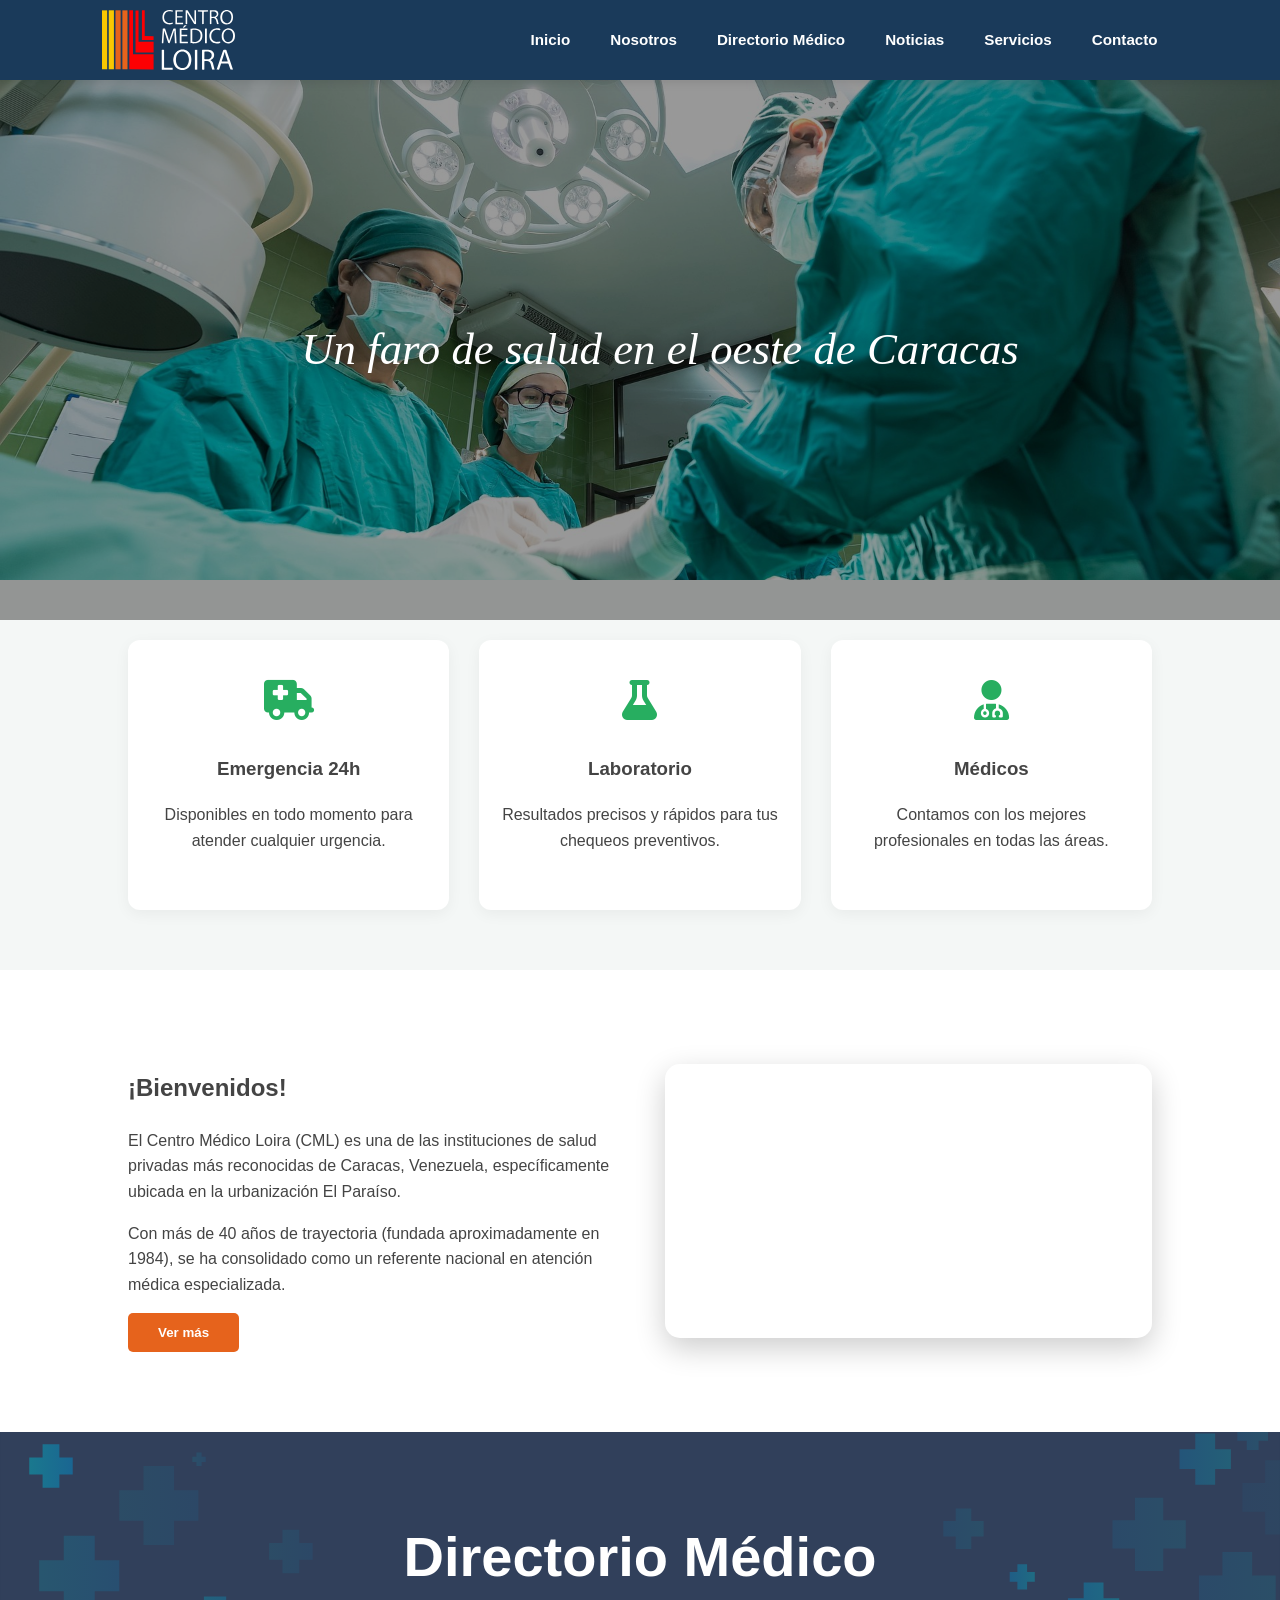
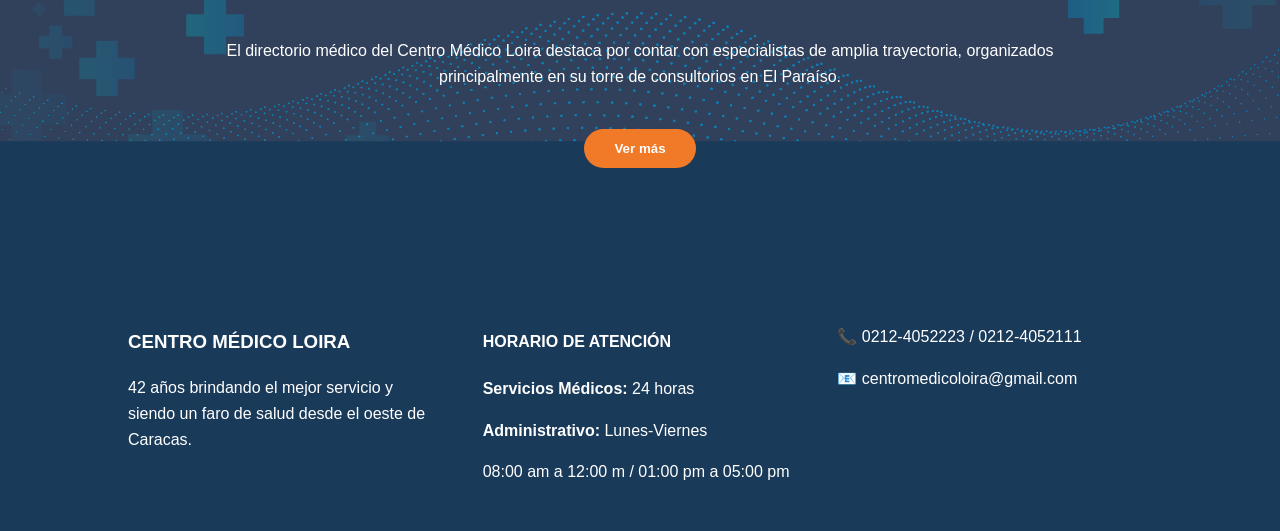
==== index.html @ 5510a234 "Primer envío de archivos" ====
<!DOCTYPE html>
<html lang="es">
<head>
    <meta charset="UTF-8">
    <meta name="viewport" content="width=device-width, initial-scale=1.0">
    <title>Centro Médico Loira</title>
    
    <link rel="icon" type="image/svg+xml" href="imagenes/Logo Loira.svg">
    <link rel="stylesheet" href="css/stilosIndex.css">
    <link rel="stylesheet" href="https://cdnjs.cloudflare.com/ajax/libs/font-awesome/6.5.1/css/all.min.css">
</head>
<body>

    <header>
        <div class="logo">
            <a href="index.html">
                <img src="imagenes/Logo Loira.svg" alt="Logo Centro Médico Loira" class="nav-logo">
            </a>
        </div>

        <button class="menu-toggle" id="menu-toggle" aria-label="Abrir menú">
            <i class="fas fa-bars"></i>
        </button>

        <nav id="nav-menu">
            <ul>
                <li><a href="index.html">Inicio</a></li>
                <li><a href="nosotros.html">Nosotros</a></li>
                <li><a href="dirMedico.html">Directorio Médico</a></li>
                <li><a href="noticias.html">Noticias</a></li>
                <li><a href="servicios.html">Servicios</a></li>
                <li><a href="#contacto">Contacto</a></li>
            </ul>
        </nav>
    </header>

  <section class="hero">
    <div class="hero-overlay">
        <h3 class="hero-subtitle">Un faro de salud en el oeste de Caracas</h3>
    </div>
</section>

    <section class="quick-services">
        <div class="service-card">
            <i class="fas fa-ambulance"></i>
            <h3>Emergencia 24h</h3>
            <p>Disponibles en todo momento para atender cualquier urgencia.</p>
        </div>
        <div class="service-card">
            <i class="fas fa-flask"></i>
            <h3>Laboratorio</h3>
            <p>Resultados precisos y rápidos para tus chequeos preventivos.</p>
        </div>
        <div class="service-card">
            <i class="fas fa-user-md"></i>
            <h3>Médicos</h3>
            <p>Contamos con los mejores profesionales en todas las áreas.</p>
        </div>
    </section>

    <section class="welcome">
        <div class="welcome-text">
            <h2>¡Bienvenidos!</h2>
            <p>El Centro Médico Loira (CML) es una de las instituciones de salud privadas más reconocidas de Caracas, Venezuela, específicamente ubicada en la urbanización El Paraíso.</p>
            <p>Con más de 40 años de trayectoria (fundada aproximadamente en 1984), se ha consolidado como un referente nacional en atención médica especializada.</p>
            <button class="btn-more">Ver más </button>
        </div>
        
        <div class="welcome-video">
            <div class="video-container">
             <iframe 
                width="560" 
                height="315" 
                src="https://www.youtube.com/embed/ypTuGjagp6w?si=GVgZRX6q57RwEFfE&autoplay=1&mute=1" 
                title="YouTube video player" 
                frameborder="0" 
                allow="accelerometer; autoplay; clipboard-write; encrypted-media; gyroscope; picture-in-picture; web-share" 
                referrerpolicy="strict-origin-when-cross-origin" 
                allowfullscreen>
            </iframe>
            </div>
        </div>
    </section>

    <section class="directory">
        <h2>Directorio Médico</h2>
        <p>El directorio médico del Centro Médico Loira destaca por contar con especialistas de amplia trayectoria, organizados principalmente en su torre de consultorios en El Paraíso.</p>
        <button class="btn-more">Ver más</button>
    </section>

    <footer>
        <div id="contacto" class="footer-container">
            <div class="footer-info">
                <h3>CENTRO MÉDICO LOIRA</h3>
                <p>42 años brindando el mejor servicio y siendo un faro de salud desde el oeste de Caracas.</p>
            </div>
            <div class="footer-hours">
                <h4>HORARIO DE ATENCIÓN</h4>
                <p><strong>Servicios Médicos:</strong> 24 horas </p>
                <p><strong>Administrativo:</strong> Lunes-Viernes </p>
                <p>08:00 am a 12:00 m / 01:00 pm a 05:00 pm </p>
            </div>
            <div class="footer-contact">
                <p>📞 0212-4052223 / 0212-4052111 </p>
                <p>📧 centromedicoloira@gmail.com </p>
            </div>
        </div>
    </footer>

    <script src="script.js"></script>
</body>
</html>
---- css/stilosIndex.css ----
:root {
    --primary-blue: #1a3a5a;    /* Azul corporativo Loira */
    --medical-green: #27ae60;   /* Verde para acentos médicos */
    --text-gray: #444;          /* Color de texto principal */
    --light-bg: #f4f7f6;        /* Fondo gris muy claro */
    --white: #ffffff;
    --naranja: #e6631c;
}

body {
    font-family: 'Segoe UI', Tahoma, Geneva, Verdana, sans-serif;
    margin: 0;
    line-height: 1.6;
    color: var(--text-gray);
    overflow-x: hidden;
}

/* --- HEADER Y NAVEGACIÓN --- */
header {
    display: flex;
    justify-content: space-between;
    align-items: center;
    padding: 0 8%;
    background: var(--primary-blue);
    box-shadow: 0 2px 10px rgba(0,0,0,0.1);
    position: sticky;
    top: 0;
    z-index: 1000;
    height: 80px; 
}

.nav-logo {
    height: 60px;
    width: auto;
    display: block;
    transition: transform 0.3s ease;
}

/* Menú de Navegación Desktop */
nav ul {
    display: flex;
    list-style: none;
    margin: 0;
    padding: 0;
}

nav ul li a {
    text-decoration: none;
    padding: 10px 20px;
    color: var(--white);
    font-weight: 600;
    font-size: 0.95rem;
    transition: color 0.3s;
}

nav ul li a:hover { color: var(--naranja); }

/* BOTÓN HAMBURGUESA - CORREGIDO */
.menu-toggle {
    display: none; /* OCULTO POR DEFECTO EN DESKTOP */
    background: transparent;
    border: 1.5px solid rgba(255, 255, 255, 0.5);
    border-radius: 4px;
    color: #ffffff !important;
    font-size: 1.8rem;
    cursor: pointer;
    z-index: 1001;
    width: 45px;
    height: 45px;
    padding: 0;
    /* Quitamos el display: flex de aquí para que el 'none' funcione */
}

/* --- SECCIONES --- */
.hero {
    height: 500px;
    background: url('../imagenes/FondoIndex.jpg') center/cover no-repeat;
    position: relative;
    /* Eliminamos el flex de aquí para que el overlay controle el contenido */
}

.hero-overlay {
    position: absolute;
    top: 0; 
    left: 0; 
    width: 100%; 
    height: 100%;
    background: rgba(0, 0, 0, 0.4); /* Oscurecido ligeramente más para mejorar legibilidad */
    
    /* Centrado del contenido */
    display: flex;
    align-items: center;
    justify-content: center;
    padding: 20px;
}

/* Estilos para el nuevo texto solicitado */
.hero-subtitle {
    color: #ffffff; /* var(--white) */
    font-size: clamp(1.5rem, 5vw, 2.8rem); /* Tamaño fluido para móviles y desktop */
    font-style: italic; /* Formato en cursiva */
    font-family: 'Playfair Display', 'Georgia', serif; /* Fuentes que lucen bien en cursiva */
    text-align: center;
    font-weight: 300;
    text-shadow: 2px 2px 15px rgba(0, 0, 0, 0.6); /* Sombra para dar profundidad */
    max-width: 800px;
    line-height: 1.2;
}

.quick-services {
    display: grid;
    grid-template-columns: repeat(auto-fit, minmax(250px, 1fr));
    gap: 30px;
    padding: 60px 10%;
    background: var(--light-bg);
}

.service-card {
    text-align: center;
    padding: 40px 20px;
    background: var(--white);
    border-radius: 12px;
    box-shadow: 0 4px 15px rgba(0,0,0,0.05);
    transition: all 0.3s ease;
}

.service-card i {
    font-size: 2.5rem;
    color: var(--medical-green);
    margin-bottom: 15px;
}

.welcome {
    display: flex;
    flex-wrap: wrap;
    padding: 80px 10%;
    gap: 50px;
    align-items: center;
}

.welcome-text { flex: 1; min-width: 300px; }
.welcome-video { flex: 1; min-width: 300px; }

.video-container {
    position: relative;
    padding-bottom: 56.25%;
    height: 0;
    overflow: hidden;
    border-radius: 15px;
    box-shadow: 0 10px 30px rgba(0,0,0,0.2);
}

.video-container iframe {
    position: absolute;
    top: 0; left: 0; width: 100%; height: 100%;
}

.directory {
    padding: 80px 10%;
    background: url('../imagenes/fondo directorio medico.svg') center center / cover no-repeat;
    background-color: var(--primary-blue);
    display: flex;
    flex-direction: column;
    align-items: center;
    text-align: center;
}

.directory h2 {
    margin: 0 0 20px 0;
    color: var(--white);
    font-size: clamp(2rem, 5vw, 3.5rem);
    font-weight: bold;
}

.directory p {
    color: var(--white);
    max-width: 850px;
    margin-bottom: 40px;
}

.btn-more {
    padding: 12px 30px;
    background-color: var(--naranja);
    color: white;
    border: none;
    border-radius: 5px;
    cursor: pointer;
    font-weight: bold;
    transition: 0.3s;
}

.directory .btn-more {
    background-color: #f17a28;
    border-radius: 50px;
}

/* --- FOOTER --- */
footer {
    background: var(--primary-blue);
    color: var(--white);
    padding: 60px 10% 30px 10%;
}

.footer-container {
    display: grid;
    grid-template-columns: repeat(auto-fit, minmax(200px, 1fr));
    gap: 40px;
}

/* --- MEDIA QUERIES (Móvil) --- */
@media (max-width: 768px) {
    header {
        padding: 0 5%;
        justify-content: space-between; 
    }

    .menu-toggle {
        display: flex; /* SÓLO SE ACTIVA EN MÓVIL */
        align-items: center;
        justify-content: center;
    }

    .nav-logo {
        height: 50px; 
    }

    nav {
        position: absolute;
        top: 80px; 
        left: 0;
        width: 100%;
        background: var(--primary-blue);
        flex-direction: column;
        max-height: 0; 
        overflow: hidden;
        transition: max-height 0.4s cubic-bezier(0.4, 0, 0.2, 1);
        box-shadow: 0 10px 15px rgba(0,0,0,0.3);
    }

    nav.active {
        max-height: 600px; 
    }

    nav ul {
        flex-direction: column;
        width: 100%;
        padding: 10px 0;
    }

    nav ul li a {
        padding: 18px;
        display: block;
        text-align: center;
    }

    .hero { height: 280px; }
    .directory h2 { font-size: 2.2rem; }
}
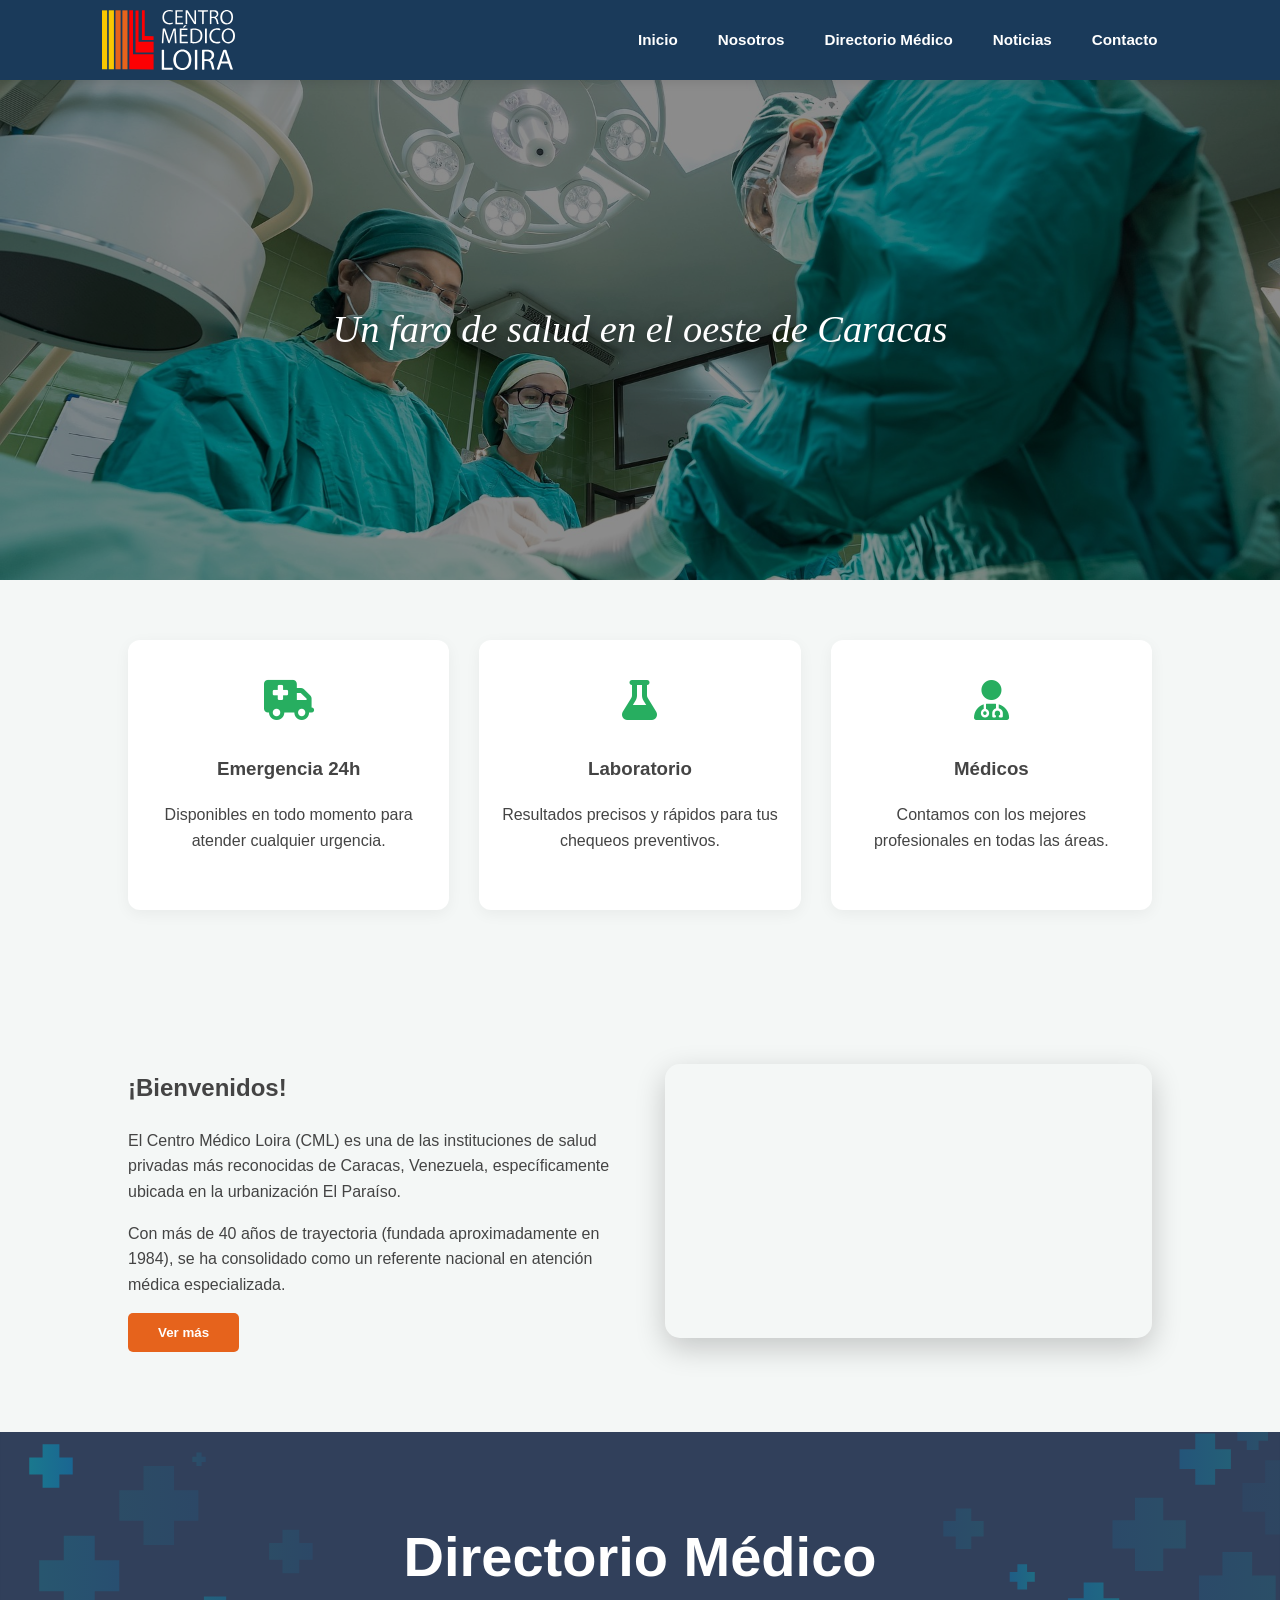
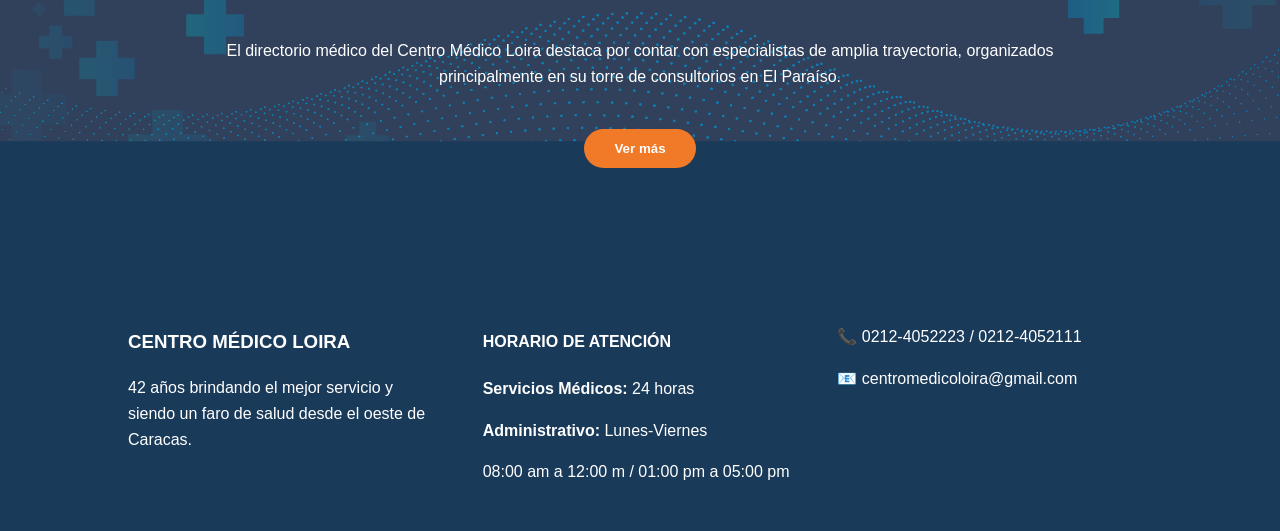
==== commit 4d270f90: "se arreglo el css del index para version movil" ====
--- a/index.html
+++ b/index.html
@@ -28,7 +28,6 @@
                 <li><a href="nosotros.html">Nosotros</a></li>
                 <li><a href="dirMedico.html">Directorio Médico</a></li>
                 <li><a href="noticias.html">Noticias</a></li>
-                <li><a href="servicios.html">Servicios</a></li>
                 <li><a href="#contacto">Contacto</a></li>
             </ul>
         </nav>
--- a/css/stilosIndex.css
+++ b/css/stilosIndex.css
@@ -7,12 +7,24 @@
     --naranja: #e6631c;
 }
 
+*, *::before, *::after {
+    box-sizing: border-box;
+}
+
+html,
+body {
+    width: 100%;
+    margin: 0;
+    padding: 0;
+}
+
 body {
     font-family: 'Segoe UI', Tahoma, Geneva, Verdana, sans-serif;
-    margin: 0;
     line-height: 1.6;
     color: var(--text-gray);
     overflow-x: hidden;
+    min-height: 100vh;
+    background: var(--light-bg);
 }
 
 /* --- HEADER Y NAVEGACIÓN --- */
@@ -26,7 +38,9 @@
     position: sticky;
     top: 0;
     z-index: 1000;
-    height: 80px; 
+    height: 80px;
+    min-height: 80px;
+    width: 100%;
 }
 
 .nav-logo {
@@ -73,38 +87,38 @@
 
 /* --- SECCIONES --- */
 .hero {
-    height: 500px;
-    background: url('../imagenes/FondoIndex.jpg') center/cover no-repeat;
+    min-height: 500px;
+    background: url('../imagenes/FondoIndex.jpg') center center / cover no-repeat;
     position: relative;
-    /* Eliminamos el flex de aquí para que el overlay controle el contenido */
 }
 
 .hero-overlay {
     position: absolute;
-    top: 0; 
-    left: 0; 
-    width: 100%; 
+    top: 0;
+    left: 0;
+    width: 100%;
     height: 100%;
-    background: rgba(0, 0, 0, 0.4); /* Oscurecido ligeramente más para mejorar legibilidad */
-    
-    /* Centrado del contenido */
+    background: rgba(0, 0, 0, 0.45);
     display: flex;
     align-items: center;
     justify-content: center;
-    padding: 20px;
+    padding: 20px 10%;
 }
 
 /* Estilos para el nuevo texto solicitado */
 .hero-subtitle {
-    color: #ffffff; /* var(--white) */
-    font-size: clamp(1.5rem, 5vw, 2.8rem); /* Tamaño fluido para móviles y desktop */
-    font-style: italic; /* Formato en cursiva */
-    font-family: 'Playfair Display', 'Georgia', serif; /* Fuentes que lucen bien en cursiva */
+    color: #ffffff;
+    font-size: clamp(1.4rem, 5vw, 2.4rem);
+    font-style: italic;
+    font-family: 'Playfair Display', 'Georgia', serif;
     text-align: center;
     font-weight: 300;
-    text-shadow: 2px 2px 15px rgba(0, 0, 0, 0.6); /* Sombra para dar profundidad */
-    max-width: 800px;
-    line-height: 1.2;
+    text-shadow: 2px 2px 15px rgba(0, 0, 0, 0.55);
+    max-width: 90vw;
+    overflow-wrap: break-word;
+    hyphens: auto;
+    line-height: 1.35;
+    margin: 0;
 }
 
 .quick-services {
@@ -210,8 +224,11 @@
 /* --- MEDIA QUERIES (Móvil) --- */
 @media (max-width: 768px) {
     header {
+        width: 100%;
         padding: 0 5%;
-        justify-content: space-between; 
+        justify-content: space-between;
+        flex-wrap: wrap;
+        gap: 10px;
     }
 
     .menu-toggle {
@@ -221,20 +238,22 @@
     }
 
     .nav-logo {
-        height: 50px; 
+        height: 50px;
     }
 
     nav {
         position: absolute;
-        top: 80px; 
+        top: 80px;
         left: 0;
         width: 100%;
+        display: flex;
         background: var(--primary-blue);
         flex-direction: column;
-        max-height: 0; 
+        max-height: 0;
         overflow: hidden;
         transition: max-height 0.4s cubic-bezier(0.4, 0, 0.2, 1);
         box-shadow: 0 10px 15px rgba(0,0,0,0.3);
+        z-index: 1001;
     }
 
     nav.active {
@@ -253,6 +272,12 @@
         text-align: center;
     }
 
-    .hero { height: 280px; }
+    .hero {
+        height: auto;
+        min-height: 320px;
+    }
+    .hero-overlay {
+        padding: 18px 5%;
+    }
     .directory h2 { font-size: 2.2rem; }
 }
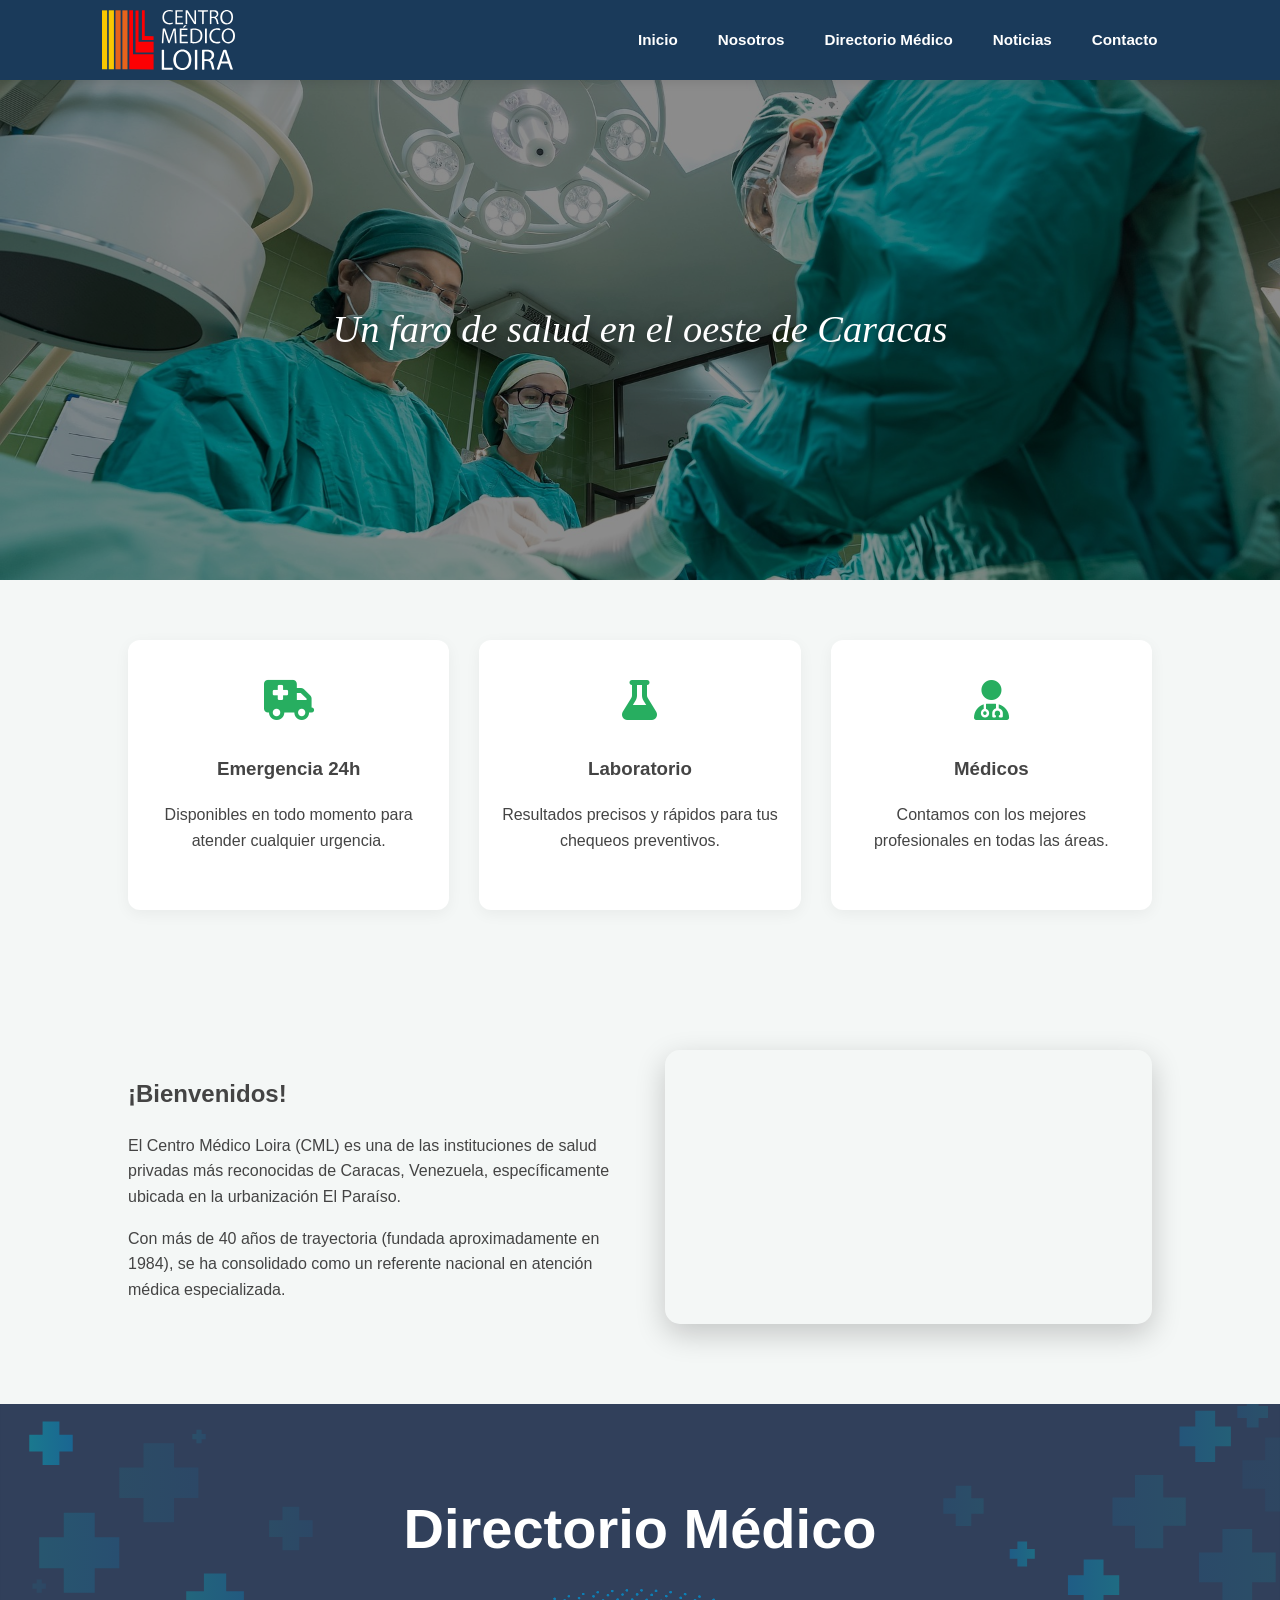
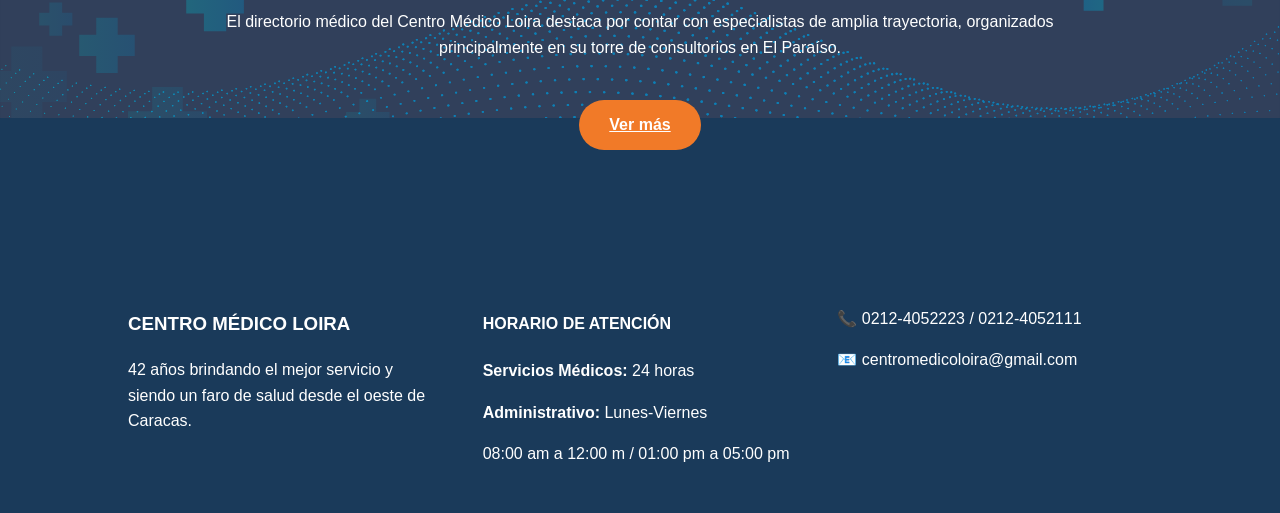
==== commit e4a8470b: "se aarreglo nosotros y noticias" ====
--- a/index.html
+++ b/index.html
@@ -62,7 +62,6 @@
             <h2>¡Bienvenidos!</h2>
             <p>El Centro Médico Loira (CML) es una de las instituciones de salud privadas más reconocidas de Caracas, Venezuela, específicamente ubicada en la urbanización El Paraíso.</p>
             <p>Con más de 40 años de trayectoria (fundada aproximadamente en 1984), se ha consolidado como un referente nacional en atención médica especializada.</p>
-            <button class="btn-more">Ver más </button>
         </div>
         
         <div class="welcome-video">
@@ -84,7 +83,7 @@
     <section class="directory">
         <h2>Directorio Médico</h2>
         <p>El directorio médico del Centro Médico Loira destaca por contar con especialistas de amplia trayectoria, organizados principalmente en su torre de consultorios en El Paraíso.</p>
-        <button class="btn-more">Ver más</button>
+        <a href="dirMedico.html" class="btn-more">Ver más</a>
     </section>
 
     <footer>
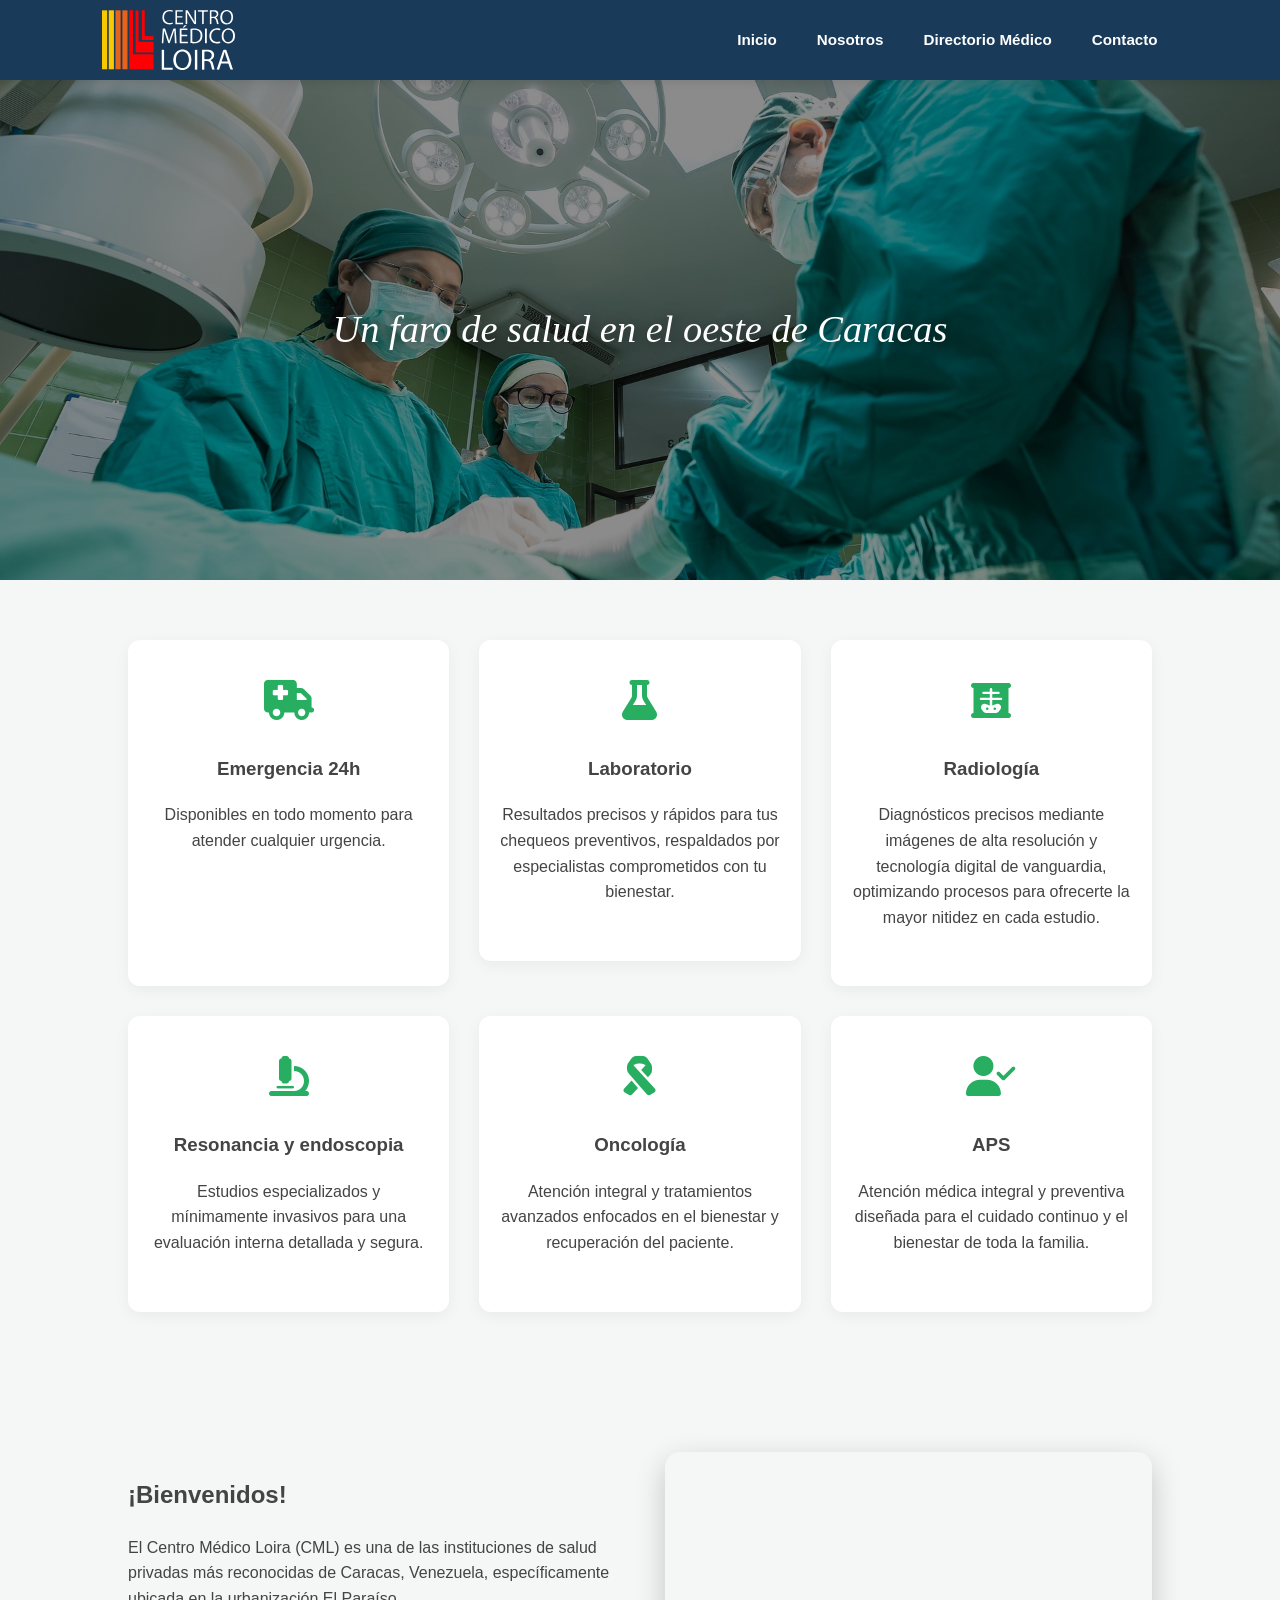
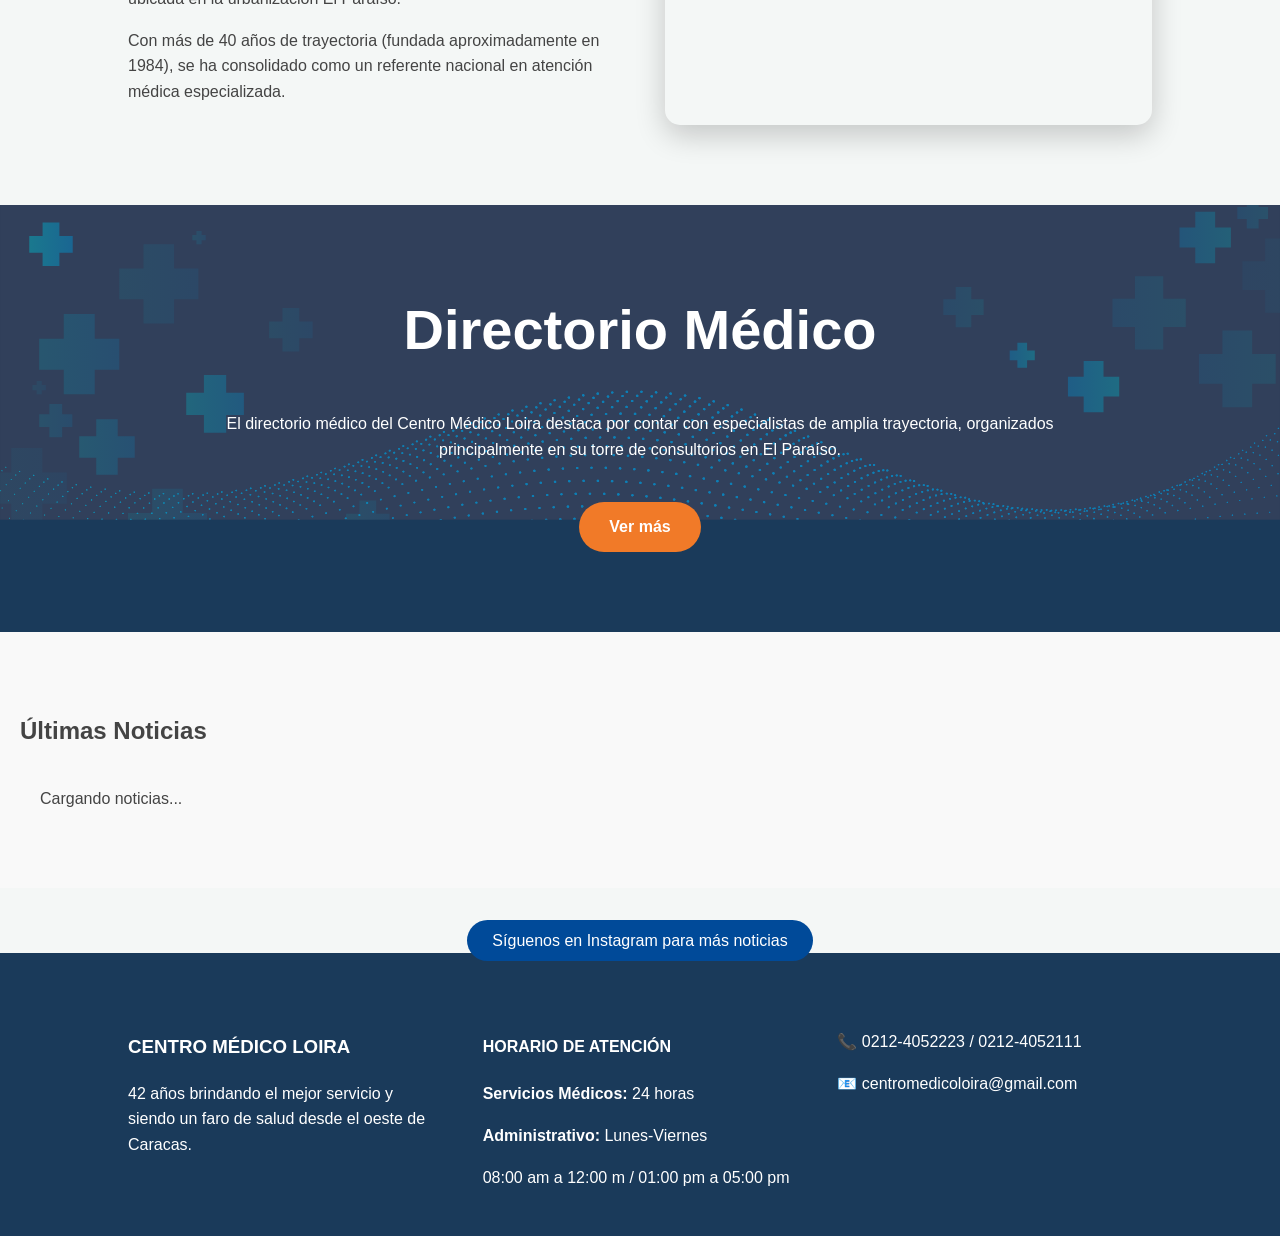
==== commit 79709c39: "se añadio seccion de noticias al index basado en el feed de instagram y se automatizo el proceso" ====
--- a/index.html
+++ b/index.html
@@ -1,14 +1,16 @@
 <!DOCTYPE html>
 <html lang="es">
+
 <head>
     <meta charset="UTF-8">
     <meta name="viewport" content="width=device-width, initial-scale=1.0">
     <title>Centro Médico Loira</title>
-    
+
     <link rel="icon" type="image/svg+xml" href="imagenes/Logo Loira.svg">
     <link rel="stylesheet" href="css/stilosIndex.css">
     <link rel="stylesheet" href="https://cdnjs.cloudflare.com/ajax/libs/font-awesome/6.5.1/css/all.min.css">
 </head>
+
 <body>
 
     <header>
@@ -27,17 +29,16 @@
                 <li><a href="index.html">Inicio</a></li>
                 <li><a href="nosotros.html">Nosotros</a></li>
                 <li><a href="dirMedico.html">Directorio Médico</a></li>
-                <li><a href="noticias.html">Noticias</a></li>
                 <li><a href="#contacto">Contacto</a></li>
             </ul>
         </nav>
     </header>
 
-  <section class="hero">
-    <div class="hero-overlay">
-        <h3 class="hero-subtitle">Un faro de salud en el oeste de Caracas</h3>
-    </div>
-</section>
+    <section class="hero">
+        <div class="hero-overlay">
+            <h3 class="hero-subtitle">Un faro de salud en el oeste de Caracas</h3>
+        </div>
+    </section>
 
     <section class="quick-services">
         <div class="service-card">
@@ -45,47 +46,94 @@
             <h3>Emergencia 24h</h3>
             <p>Disponibles en todo momento para atender cualquier urgencia.</p>
         </div>
+        <a href="https://api.whatsapp.com/message/2NWRR7R6CZDFI1?autoload=1&app_absent=0" class="service-link">
+            <div class="service-card">
+                <i class="fas fa-flask"></i>
+                <h3>Laboratorio</h3>
+                <p>Resultados precisos y rápidos para tus chequeos preventivos, respaldados por especialistas
+                    comprometidos con tu bienestar.</p>
+            </div>
+        </a>
+        <a href="https://api.whatsapp.com/message/YM7ZNK4VDOYRA1?autoload=1&app_absent=0" class="service-link">
+            <div class="service-card">
+                <i class="fas fa-x-ray"></i>
+                <h3>Radiología</h3>
+                <p>Diagnósticos precisos mediante imágenes de alta resolución y tecnología digital de vanguardia,
+                    optimizando procesos para ofrecerte la mayor nitidez en cada estudio.</p>
+            </div>
+        </a>
+
+        <a href="https://api.whatsapp.com/send/?phone=584222200639&text&type=phone_number&app_absent=0"
+            class="service-link">
+            <div class="service-card">
+                <i class="fas fa-microscope"></i>
+                <h3>Resonancia y endoscopia</h3>
+                <p>Estudios especializados y mínimamente invasivos para una evaluación interna detallada y segura.</p>
+            </div>
+        </a>
+
+        <a href="https://api.whatsapp.com/message/YBU76CVSV2OYE1?autoload=1&app_absent=0" class="service-link">
+            <div class="service-card">
+                <i class="fas fa-ribbon"></i>
+                <h3>Oncología</h3>
+                <p>Atención integral y tratamientos avanzados enfocados en el bienestar y recuperación del paciente.</p>
+            </div>
+        </a>
         <div class="service-card">
-            <i class="fas fa-flask"></i>
-            <h3>Laboratorio</h3>
-            <p>Resultados precisos y rápidos para tus chequeos preventivos.</p>
-        </div>
-        <div class="service-card">
-            <i class="fas fa-user-md"></i>
-            <h3>Médicos</h3>
-            <p>Contamos con los mejores profesionales en todas las áreas.</p>
+            <i class="fas fa-user-check"></i>
+            <h3>APS</h3>
+            <p>Atención médica integral y preventiva diseñada para el cuidado continuo y el bienestar de toda la
+                familia.</p>
         </div>
     </section>
 
     <section class="welcome">
         <div class="welcome-text">
             <h2>¡Bienvenidos!</h2>
-            <p>El Centro Médico Loira (CML) es una de las instituciones de salud privadas más reconocidas de Caracas, Venezuela, específicamente ubicada en la urbanización El Paraíso.</p>
-            <p>Con más de 40 años de trayectoria (fundada aproximadamente en 1984), se ha consolidado como un referente nacional en atención médica especializada.</p>
+            <p>El Centro Médico Loira (CML) es una de las instituciones de salud privadas más reconocidas de Caracas,
+                Venezuela, específicamente ubicada en la urbanización El Paraíso.</p>
+            <p>Con más de 40 años de trayectoria (fundada aproximadamente en 1984), se ha consolidado como un referente
+                nacional en atención médica especializada.</p>
         </div>
-        
+
         <div class="welcome-video">
             <div class="video-container">
-             <iframe 
-                width="560" 
-                height="315" 
-                src="https://www.youtube.com/embed/ypTuGjagp6w?si=GVgZRX6q57RwEFfE&autoplay=1&mute=1" 
-                title="YouTube video player" 
-                frameborder="0" 
-                allow="accelerometer; autoplay; clipboard-write; encrypted-media; gyroscope; picture-in-picture; web-share" 
-                referrerpolicy="strict-origin-when-cross-origin" 
-                allowfullscreen>
-            </iframe>
+                <iframe width="560" height="315"
+                    src="https://www.youtube.com/embed/ypTuGjagp6w?si=GVgZRX6q57RwEFfE&autoplay=1&mute=1"
+                    title="YouTube video player" frameborder="0"
+                    allow="accelerometer; autoplay; clipboard-write; encrypted-media; gyroscope; picture-in-picture; web-share"
+                    referrerpolicy="strict-origin-when-cross-origin" allowfullscreen>
+                </iframe>
             </div>
         </div>
     </section>
 
     <section class="directory">
         <h2>Directorio Médico</h2>
-        <p>El directorio médico del Centro Médico Loira destaca por contar con especialistas de amplia trayectoria, organizados principalmente en su torre de consultorios en El Paraíso.</p>
+        <p>El directorio médico del Centro Médico Loira destaca por contar con especialistas de amplia trayectoria,
+            organizados principalmente en su torre de consultorios en El Paraíso.</p>
         <a href="dirMedico.html" class="btn-more">Ver más</a>
     </section>
 
+
+    <section class="news-section">
+        <h2>Últimas Noticias</h2>
+        <!-- Aquí es donde la magia ocurre -->
+        <div id="instagram-container" class="news-grid">
+            <p>Cargando noticias...</p>
+        </div>
+    </section>
+
+    <!-- IMPORTANTE: El script de Instagram solo debe estar UNA VEZ al final -->
+    <script async src="//www.instagram.com/embed.js"></script>
+
+    <div class="view-more-container">
+        <a href="https://instagram.com/centromedicoloira" target="_blank" class="btn-secondary">
+            Síguenos en Instagram para más noticias
+        </a>
+    </div>
+    </div>
+    </section>
     <footer>
         <div id="contacto" class="footer-container">
             <div class="footer-info">
@@ -106,5 +154,7 @@
     </footer>
 
     <script src="script.js"></script>
+    <script src="js/noticias.js"></script>
 </body>
+
 </html>
--- a/css/stilosIndex.css
+++ b/css/stilosIndex.css
@@ -143,6 +143,10 @@
     color: var(--medical-green);
     margin-bottom: 15px;
 }
+.service-link {
+    text-decoration: none;
+    color: inherit;
+}   
 
 .welcome {
     display: flex;
@@ -206,6 +210,7 @@
 .directory .btn-more {
     background-color: #f17a28;
     border-radius: 50px;
+    text-decoration: none;
 }
 
 /* --- FOOTER --- */
@@ -280,4 +285,78 @@
         padding: 18px 5%;
     }
     .directory h2 { font-size: 2.2rem; }
+}
+/* Estilos para la sección de Noticias */
+.news-section {
+    padding: 60px 20px;
+    background-color: #f9f9f9;
+}
+
+.news-header {
+    text-align: center;
+    margin-bottom: 40px;
+}
+
+.news-grid {
+    display: grid;
+    grid-template-columns: repeat(auto-fit, minmax(300px, 1fr));
+    gap: 30px;
+    max-width: 1200px;
+    margin: 0 auto;
+}
+
+.news-card {
+    background: #fff;
+    border-radius: 12px;
+    overflow: hidden;
+    box-shadow: 0 4px 15px rgba(0,0,0,0.1);
+    transition: transform 0.3s ease;
+}
+
+.news-card:hover {
+    transform: translateY(-5px);
+}
+
+.news-image img {
+    width: 100%;
+    height: 200px;
+    object-fit: cover;
+}
+
+.news-content {
+    padding: 20px;
+}
+
+.news-date {
+    font-size: 0.85rem;
+    color: #666;
+    display: block;
+    margin-bottom: 10px;
+}
+
+.news-content h3 {
+    margin-bottom: 15px;
+    color: #004a99; /* Ajusta al azul de tu logo */
+}
+
+.news-link {
+    display: inline-block;
+    margin-top: 15px;
+    color: #e1306c; /* Color de Instagram */
+    text-decoration: none;
+    font-weight: bold;
+}
+
+.view-more-container {
+    text-align: center;
+    margin-top: 40px;
+}
+
+.btn-secondary {
+    padding: 12px 25px;
+    background: #004a99;
+    color: white;
+    border-radius: 25px;
+    text-decoration: none;
+    transition: background 0.3s;
 }
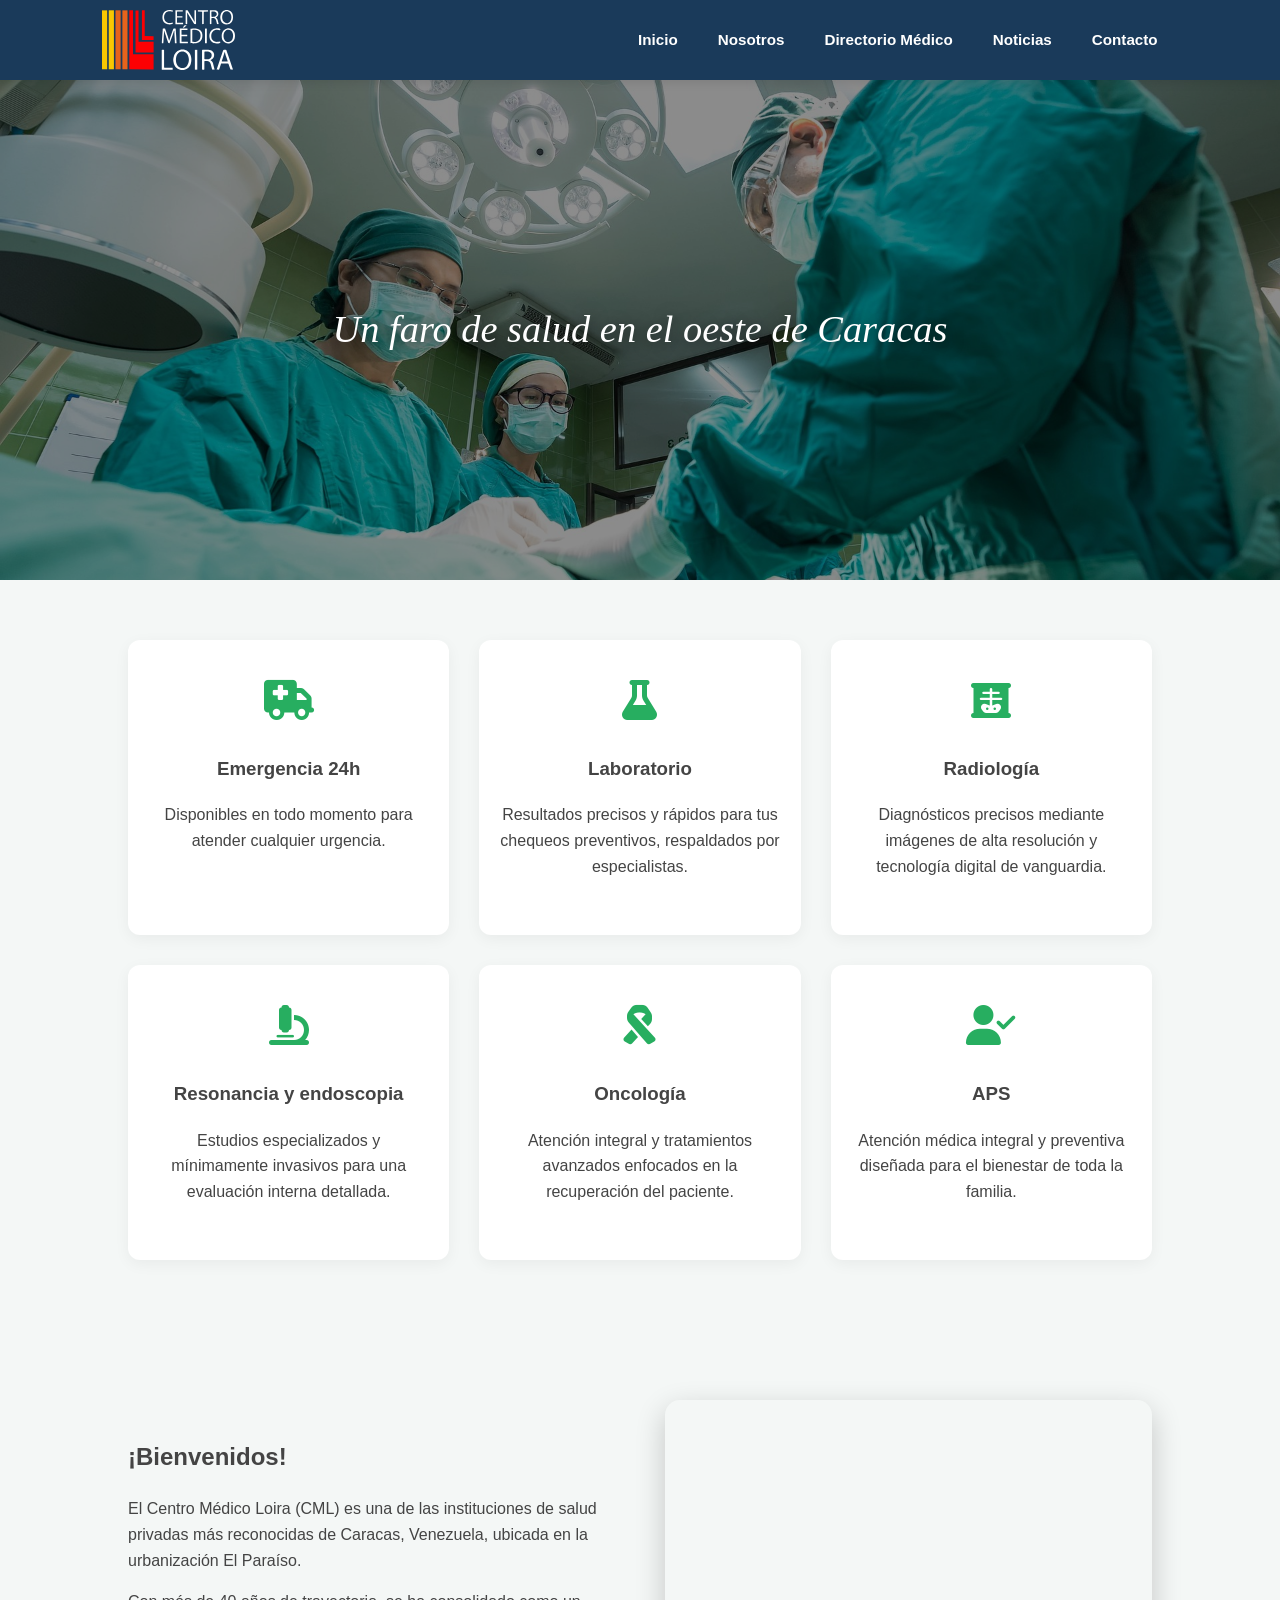
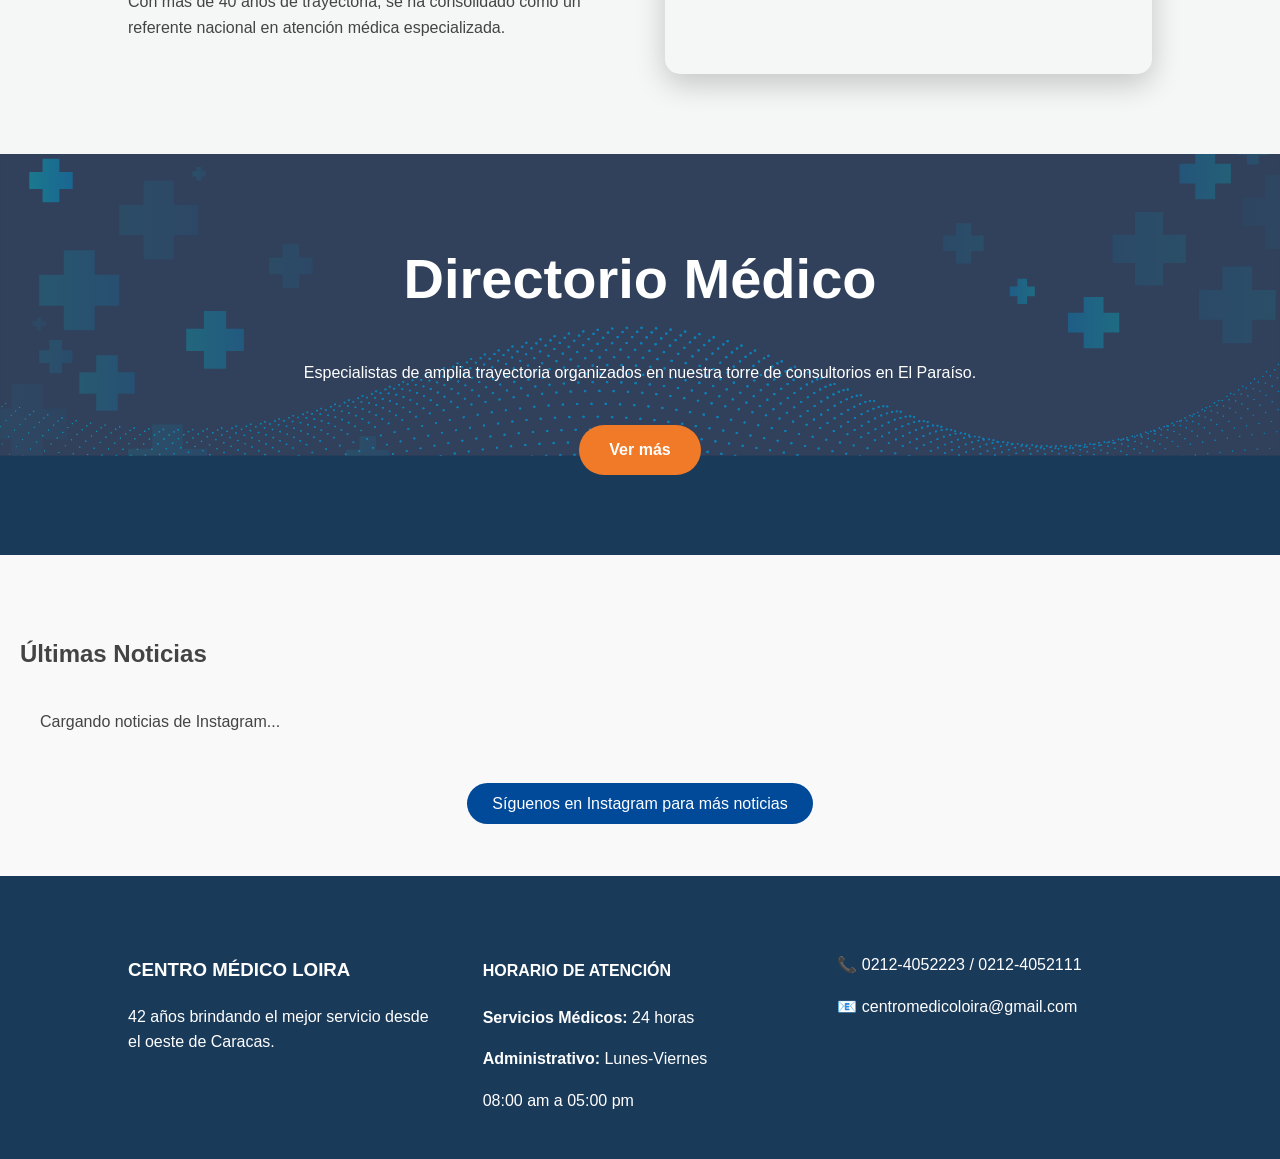
==== commit b6c8b322: "atualizacion para las noticias" ====
--- a/index.html
+++ b/index.html
@@ -4,7 +4,7 @@
 <head>
     <meta charset="UTF-8">
     <meta name="viewport" content="width=device-width, initial-scale=1.0">
-    <title>Centro Médico Loira</title>
+    <title>Centro Médico Loira | Faro de Salud en Caracas</title>
 
     <link rel="icon" type="image/svg+xml" href="imagenes/Logo Loira.svg">
     <link rel="stylesheet" href="css/stilosIndex.css">
@@ -29,6 +29,8 @@
                 <li><a href="index.html">Inicio</a></li>
                 <li><a href="nosotros.html">Nosotros</a></li>
                 <li><a href="dirMedico.html">Directorio Médico</a></li>
+                <!-- Añadido enlace a noticias para navegación interna -->
+                <li><a href="#noticias">Noticias</a></li>
                 <li><a href="#contacto">Contacto</a></li>
             </ul>
         </nav>
@@ -41,59 +43,64 @@
     </section>
 
     <section class="quick-services">
+        <!-- Emergencia -->
         <div class="service-card">
             <i class="fas fa-ambulance"></i>
             <h3>Emergencia 24h</h3>
             <p>Disponibles en todo momento para atender cualquier urgencia.</p>
         </div>
-        <a href="https://api.whatsapp.com/message/2NWRR7R6CZDFI1?autoload=1&app_absent=0" class="service-link">
+
+        <!-- Laboratorio -->
+        <a href="https://api.whatsapp.com/message/2NWRR7R6CZDFI1?autoload=1&app_absent=0" class="service-link" target="_blank" rel="noopener noreferrer">
             <div class="service-card">
                 <i class="fas fa-flask"></i>
                 <h3>Laboratorio</h3>
-                <p>Resultados precisos y rápidos para tus chequeos preventivos, respaldados por especialistas
-                    comprometidos con tu bienestar.</p>
+                <p>Resultados precisos y rápidos para tus chequeos preventivos, respaldados por especialistas.</p>
             </div>
         </a>
-        <a href="https://api.whatsapp.com/message/YM7ZNK4VDOYRA1?autoload=1&app_absent=0" class="service-link">
+
+        <!-- Radiología -->
+        <a href="https://api.whatsapp.com/message/YM7ZNK4VDOYRA1?autoload=1&app_absent=0" class="service-link" target="_blank" rel="noopener noreferrer">
             <div class="service-card">
                 <i class="fas fa-x-ray"></i>
                 <h3>Radiología</h3>
-                <p>Diagnósticos precisos mediante imágenes de alta resolución y tecnología digital de vanguardia,
-                    optimizando procesos para ofrecerte la mayor nitidez en cada estudio.</p>
+                <p>Diagnósticos precisos mediante imágenes de alta resolución y tecnología digital de vanguardia.</p>
             </div>
         </a>
 
-        <a href="https://api.whatsapp.com/send/?phone=584222200639&text&type=phone_number&app_absent=0"
-            class="service-link">
+        <!-- Resonancia -->
+        <a href="https://api.whatsapp.com/send/?phone=584222200639&text&type=phone_number&app_absent=0" class="service-link" target="_blank" rel="noopener noreferrer">
             <div class="service-card">
                 <i class="fas fa-microscope"></i>
                 <h3>Resonancia y endoscopia</h3>
-                <p>Estudios especializados y mínimamente invasivos para una evaluación interna detallada y segura.</p>
+                <p>Estudios especializados y mínimamente invasivos para una evaluación interna detallada.</p>
             </div>
         </a>
 
-        <a href="https://api.whatsapp.com/message/YBU76CVSV2OYE1?autoload=1&app_absent=0" class="service-link">
+        <!-- Oncología -->
+        <a href="https://api.whatsapp.com/message/YBU76CVSV2OYE1?autoload=1&app_absent=0" class="service-link" target="_blank" rel="noopener noreferrer">
             <div class="service-card">
                 <i class="fas fa-ribbon"></i>
                 <h3>Oncología</h3>
-                <p>Atención integral y tratamientos avanzados enfocados en el bienestar y recuperación del paciente.</p>
+                <p>Atención integral y tratamientos avanzados enfocados en la recuperación del paciente.</p>
             </div>
         </a>
-        <div class="service-card">
-            <i class="fas fa-user-check"></i>
-            <h3>APS</h3>
-            <p>Atención médica integral y preventiva diseñada para el cuidado continuo y el bienestar de toda la
-                familia.</p>
-        </div>
+
+        <!-- APS -->
+        <a href="https://api.whatsapp.com/send/?phone=584222200639&text=Hola,%20deseo%20información%20sobre%20APS" class="service-link" target="_blank" rel="noopener noreferrer">
+            <div class="service-card">
+                <i class="fas fa-user-check"></i>
+                <h3>APS</h3>
+                <p>Atención médica integral y preventiva diseñada para el bienestar de toda la familia.</p>
+            </div>
+        </a>
     </section>
 
     <section class="welcome">
         <div class="welcome-text">
             <h2>¡Bienvenidos!</h2>
-            <p>El Centro Médico Loira (CML) es una de las instituciones de salud privadas más reconocidas de Caracas,
-                Venezuela, específicamente ubicada en la urbanización El Paraíso.</p>
-            <p>Con más de 40 años de trayectoria (fundada aproximadamente en 1984), se ha consolidado como un referente
-                nacional en atención médica especializada.</p>
+            <p>El Centro Médico Loira (CML) es una de las instituciones de salud privadas más reconocidas de Caracas, Venezuela, ubicada en la urbanización El Paraíso.</p>
+            <p>Con más de 40 años de trayectoria, se ha consolidado como un referente nacional en atención médica especializada.</p>
         </div>
 
         <div class="welcome-video">
@@ -102,7 +109,7 @@
                     src="https://www.youtube.com/embed/ypTuGjagp6w?si=GVgZRX6q57RwEFfE&autoplay=1&mute=1"
                     title="YouTube video player" frameborder="0"
                     allow="accelerometer; autoplay; clipboard-write; encrypted-media; gyroscope; picture-in-picture; web-share"
-                    referrerpolicy="strict-origin-when-cross-origin" allowfullscreen>
+                    referrerpolicy="strict-origin-when-cross-origin" allowfullscreen loading="lazy">
                 </iframe>
             </div>
         </div>
@@ -110,41 +117,34 @@
 
     <section class="directory">
         <h2>Directorio Médico</h2>
-        <p>El directorio médico del Centro Médico Loira destaca por contar con especialistas de amplia trayectoria,
-            organizados principalmente en su torre de consultorios en El Paraíso.</p>
+        <p>Especialistas de amplia trayectoria organizados en nuestra torre de consultorios en El Paraíso.</p>
         <a href="dirMedico.html" class="btn-more">Ver más</a>
     </section>
 
-
-    <section class="news-section">
+    <section id="noticias" class="news-section">
         <h2>Últimas Noticias</h2>
-        <!-- Aquí es donde la magia ocurre -->
         <div id="instagram-container" class="news-grid">
-            <p>Cargando noticias...</p>
+            <p>Cargando noticias de Instagram...</p>
+        </div>
+        
+        <div class="view-more-container">
+            <a href="https://instagram.com/centromedicoloira" target="_blank" rel="noopener noreferrer" class="btn-secondary">
+                Síguenos en Instagram para más noticias
+            </a>
         </div>
     </section>
 
-    <!-- IMPORTANTE: El script de Instagram solo debe estar UNA VEZ al final -->
-    <script async src="//www.instagram.com/embed.js"></script>
-
-    <div class="view-more-container">
-        <a href="https://instagram.com/centromedicoloira" target="_blank" class="btn-secondary">
-            Síguenos en Instagram para más noticias
-        </a>
-    </div>
-    </div>
-    </section>
     <footer>
         <div id="contacto" class="footer-container">
             <div class="footer-info">
                 <h3>CENTRO MÉDICO LOIRA</h3>
-                <p>42 años brindando el mejor servicio y siendo un faro de salud desde el oeste de Caracas.</p>
+                <p>42 años brindando el mejor servicio desde el oeste de Caracas.</p>
             </div>
             <div class="footer-hours">
                 <h4>HORARIO DE ATENCIÓN</h4>
                 <p><strong>Servicios Médicos:</strong> 24 horas </p>
                 <p><strong>Administrativo:</strong> Lunes-Viernes </p>
-                <p>08:00 am a 12:00 m / 01:00 pm a 05:00 pm </p>
+                <p>08:00 am a 05:00 pm </p>
             </div>
             <div class="footer-contact">
                 <p>📞 0212-4052223 / 0212-4052111 </p>
@@ -154,7 +154,7 @@
     </footer>
 
     <script src="script.js"></script>
+    <!-- Asegúrate de que la ruta sea correcta (noticias.js o js/noticias.js) -->
     <script src="js/noticias.js"></script>
 </body>
-
 </html>
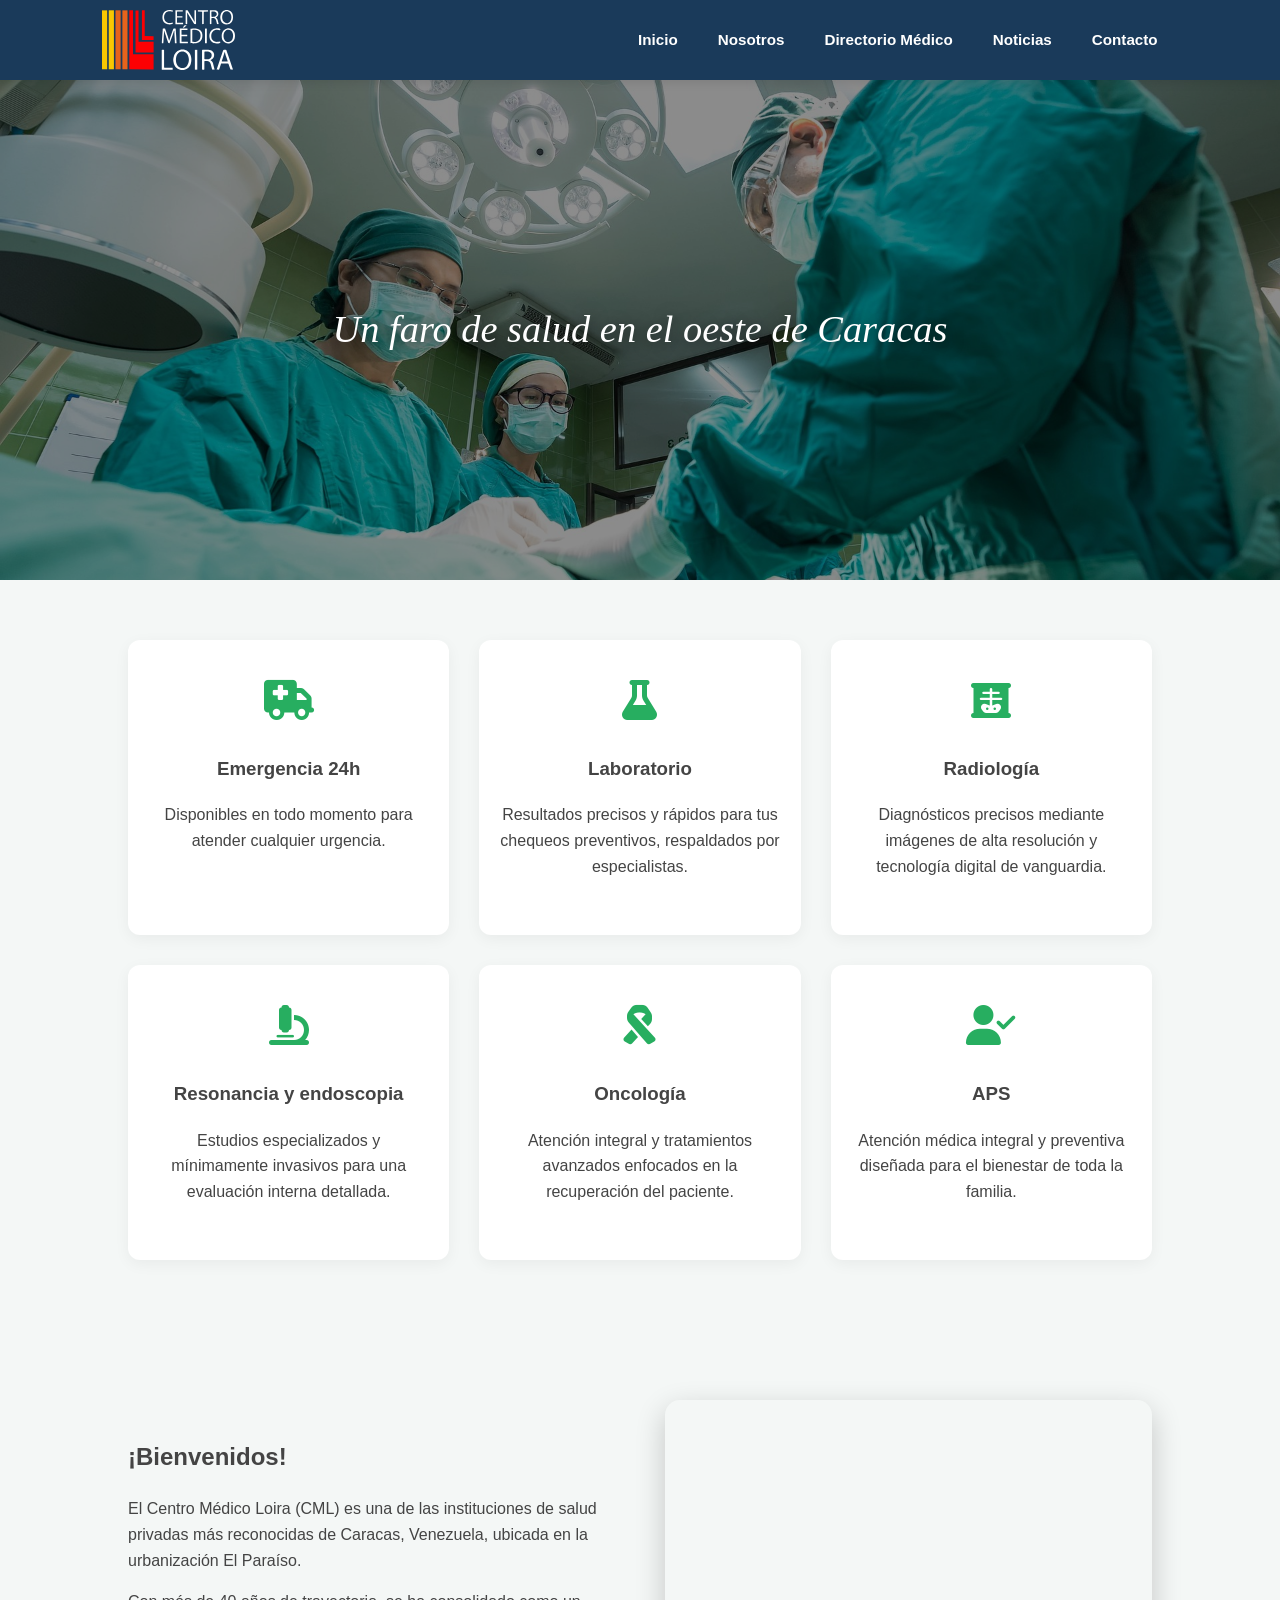
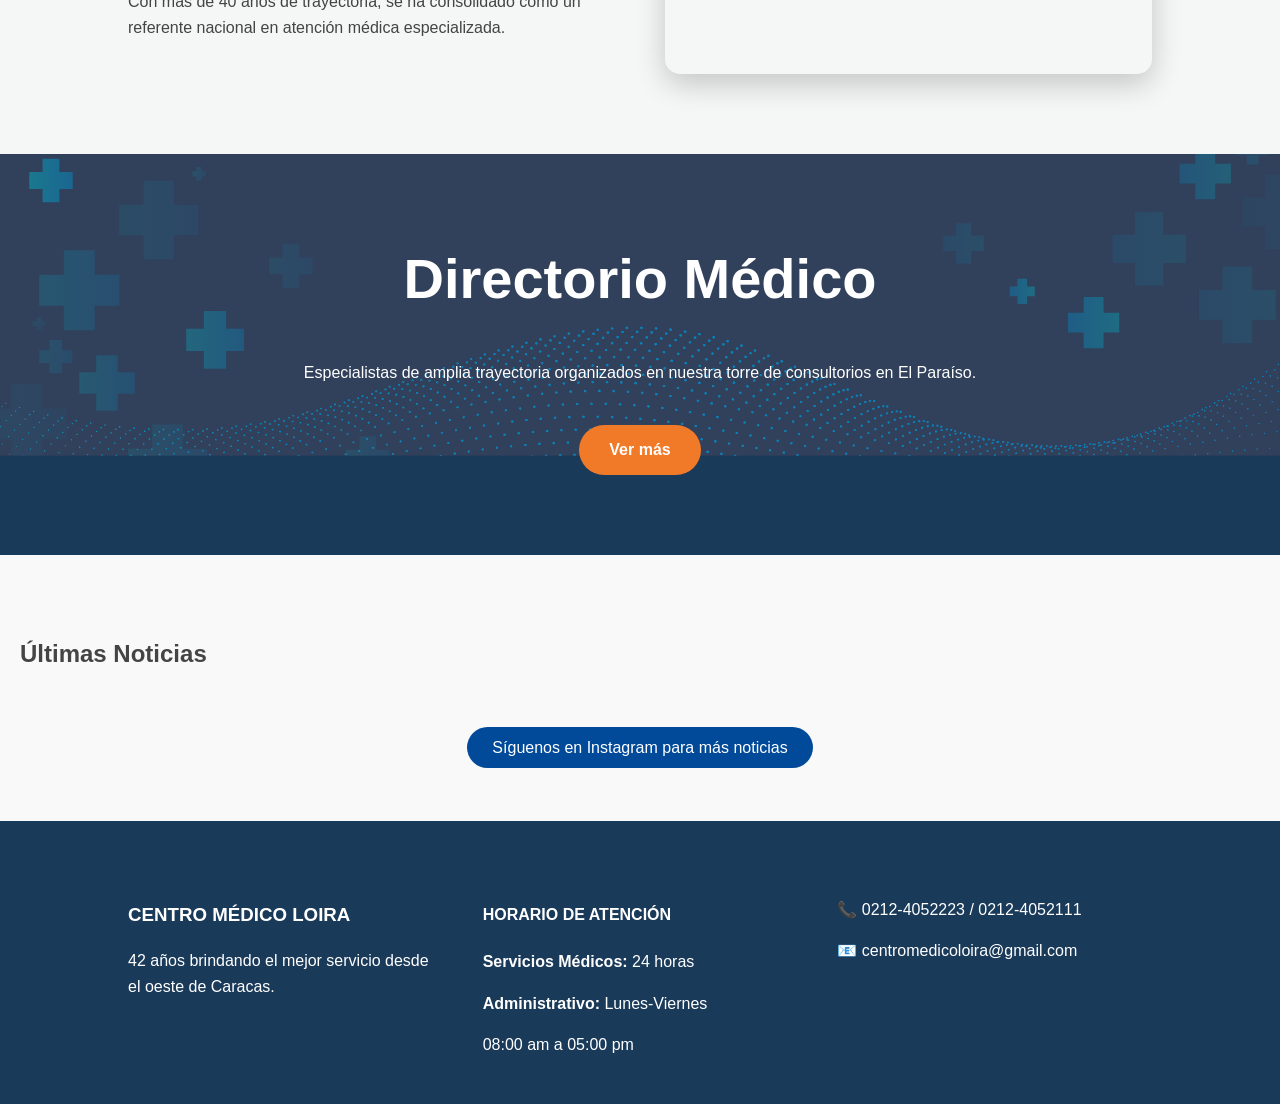
==== commit 0b7ab3ac: "correccion script noticias.js" ====
--- a/index.html
+++ b/index.html
@@ -155,6 +155,6 @@
 
     <script src="script.js"></script>
     <!-- Asegúrate de que la ruta sea correcta (noticias.js o js/noticias.js) -->
-    <script src="js/noticias.js"></script>
+    <script src="noticias.js"></script>
 </body>
 </html>
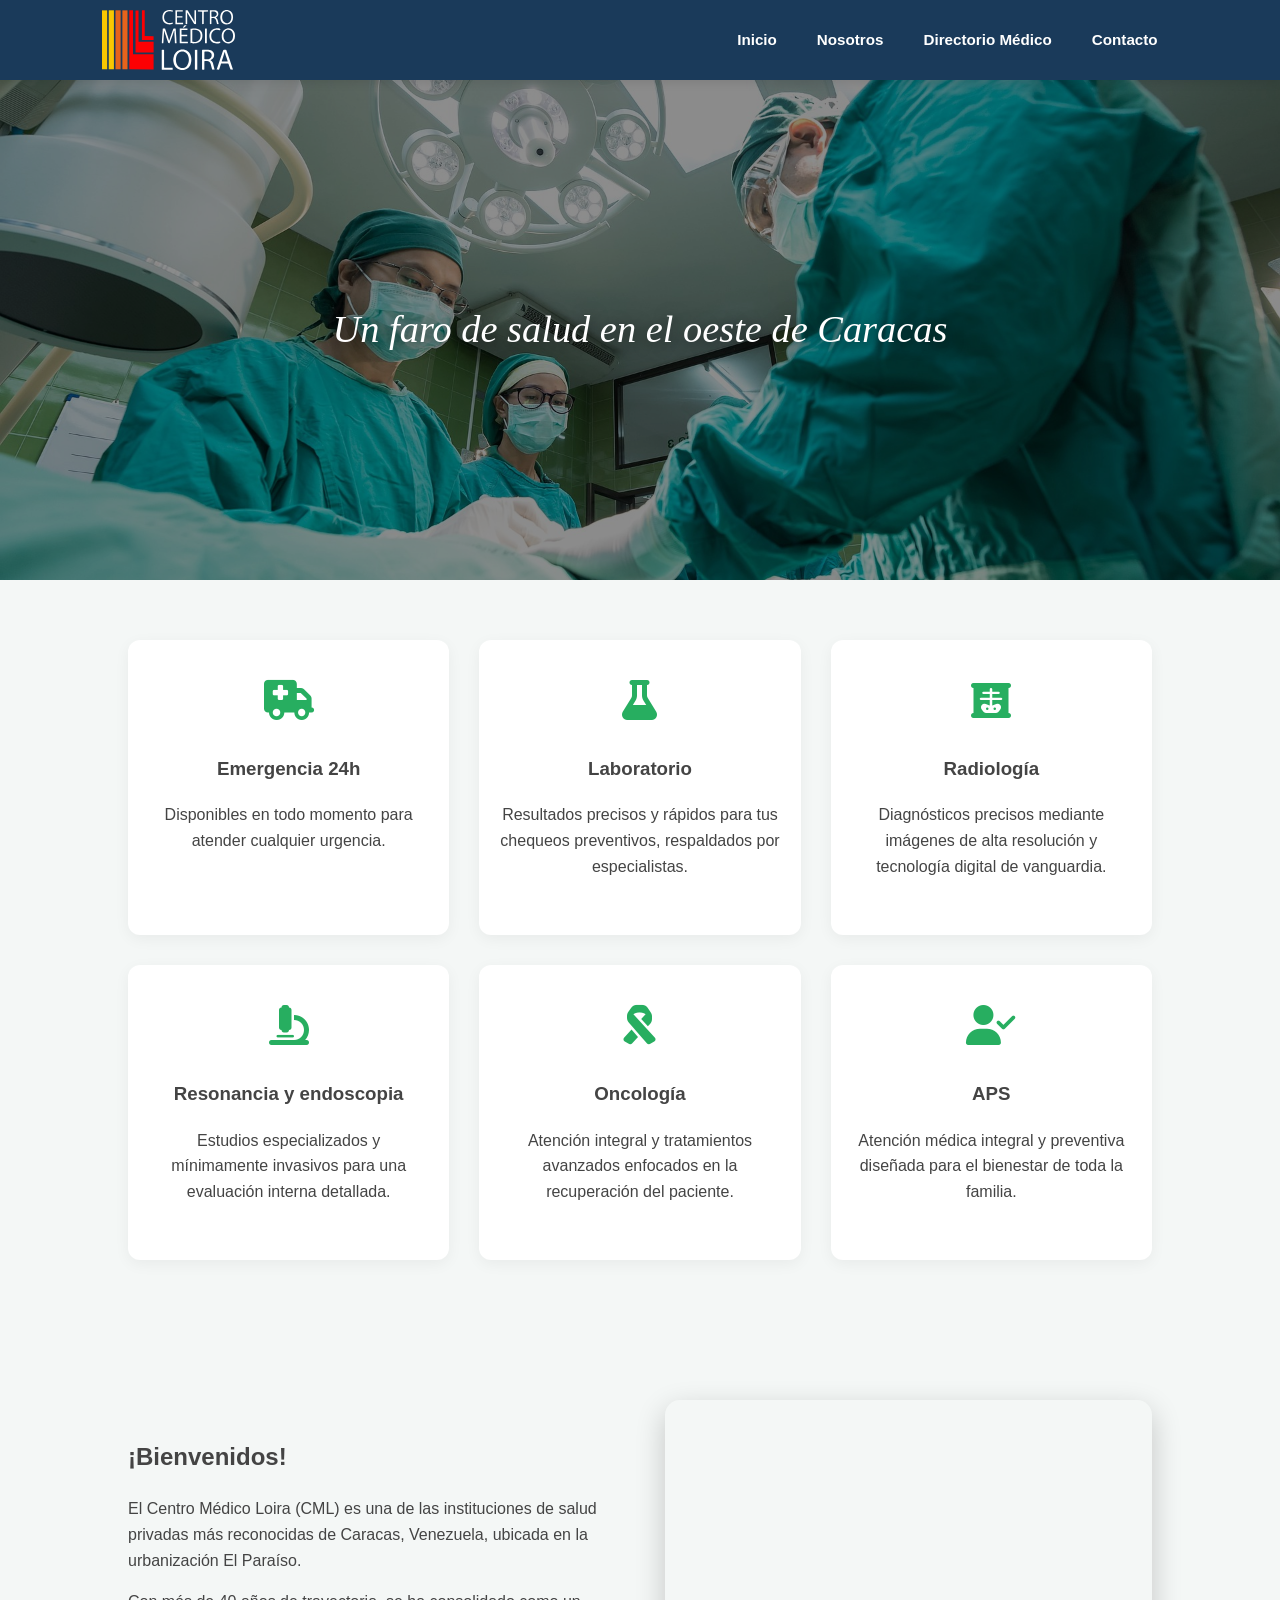
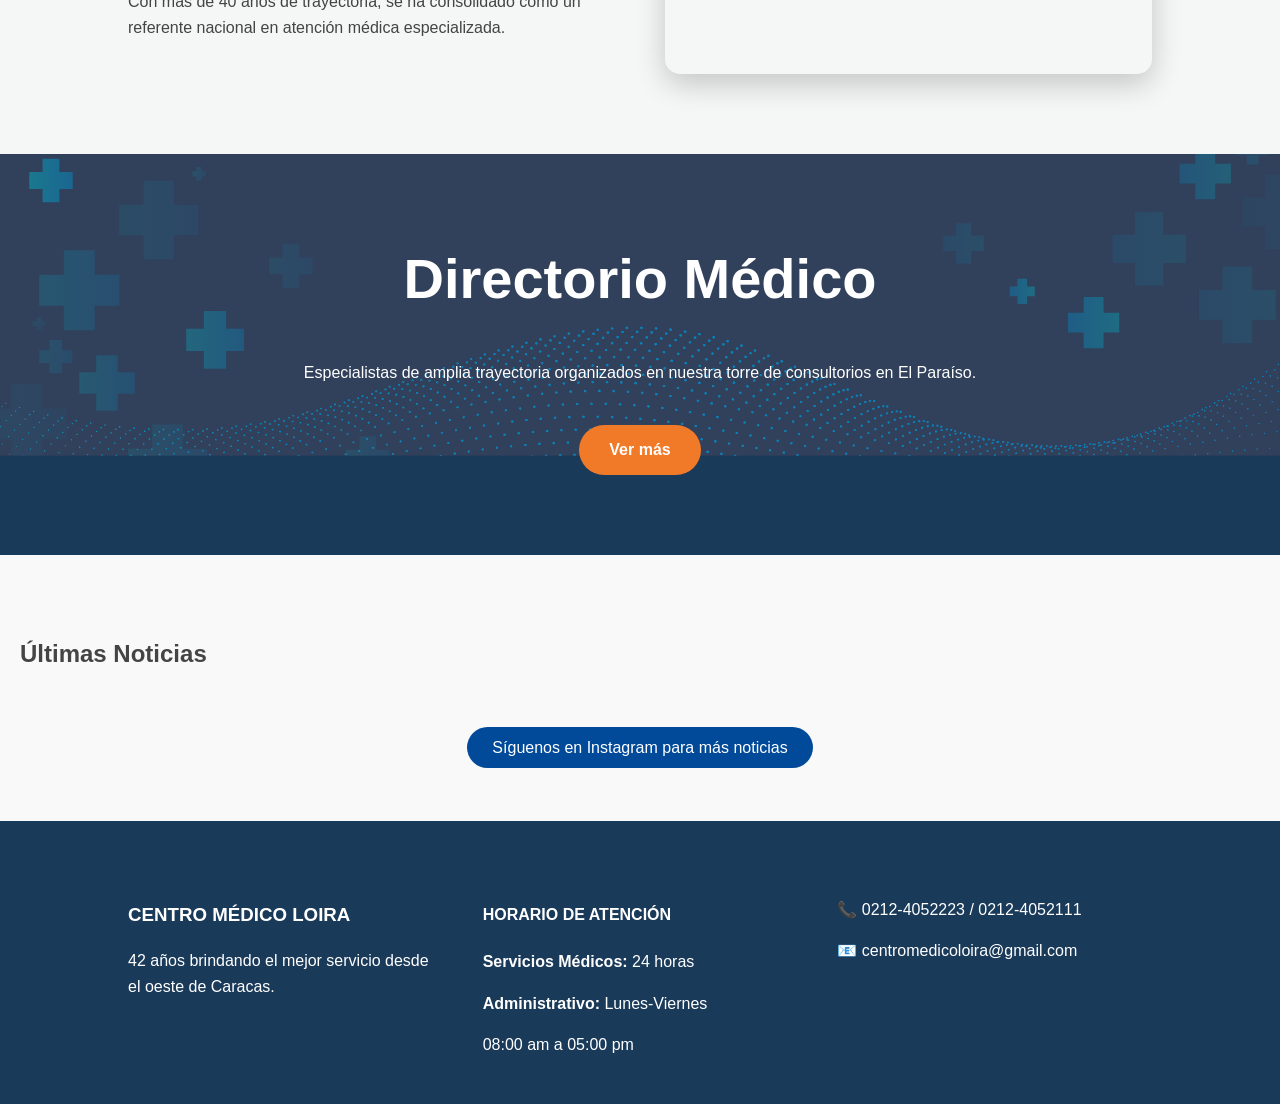
==== commit 477a9cde: "borrado enlace noticias del nav" ====
--- a/index.html
+++ b/index.html
@@ -29,8 +29,6 @@
                 <li><a href="index.html">Inicio</a></li>
                 <li><a href="nosotros.html">Nosotros</a></li>
                 <li><a href="dirMedico.html">Directorio Médico</a></li>
-                <!-- Añadido enlace a noticias para navegación interna -->
-                <li><a href="#noticias">Noticias</a></li>
                 <li><a href="#contacto">Contacto</a></li>
             </ul>
         </nav>
@@ -51,7 +49,7 @@
         </div>
 
         <!-- Laboratorio -->
-        <a href="https://api.whatsapp.com/message/2NWRR7R6CZDFI1?autoload=1&app_absent=0" class="service-link" target="_blank" rel="noopener noreferrer">
+        <a href="https://api.whatsapp.com/message/2NWRR7R6CZDFI1?autoload=1&app_absent=0" class="service-link">
             <div class="service-card">
                 <i class="fas fa-flask"></i>
                 <h3>Laboratorio</h3>
@@ -60,7 +58,7 @@
         </a>
 
         <!-- Radiología -->
-        <a href="https://api.whatsapp.com/message/YM7ZNK4VDOYRA1?autoload=1&app_absent=0" class="service-link" target="_blank" rel="noopener noreferrer">
+        <a href="https://api.whatsapp.com/message/YM7ZNK4VDOYRA1?autoload=1&app_absent=0" class="service-link">
             <div class="service-card">
                 <i class="fas fa-x-ray"></i>
                 <h3>Radiología</h3>
@@ -69,7 +67,8 @@
         </a>
 
         <!-- Resonancia -->
-        <a href="https://api.whatsapp.com/send/?phone=584222200639&text&type=phone_number&app_absent=0" class="service-link" target="_blank" rel="noopener noreferrer">
+        <a href="https://api.whatsapp.com/send/?phone=584222200639&text&type=phone_number&app_absent=0"
+            class="service-link">
             <div class="service-card">
                 <i class="fas fa-microscope"></i>
                 <h3>Resonancia y endoscopia</h3>
@@ -78,7 +77,7 @@
         </a>
 
         <!-- Oncología -->
-        <a href="https://api.whatsapp.com/message/YBU76CVSV2OYE1?autoload=1&app_absent=0" class="service-link" target="_blank" rel="noopener noreferrer">
+        <a href="https://api.whatsapp.com/message/YBU76CVSV2OYE1?autoload=1&app_absent=0" class="service-link">
             <div class="service-card">
                 <i class="fas fa-ribbon"></i>
                 <h3>Oncología</h3>
@@ -87,20 +86,20 @@
         </a>
 
         <!-- APS -->
-        <a href="https://api.whatsapp.com/send/?phone=584222200639&text=Hola,%20deseo%20información%20sobre%20APS" class="service-link" target="_blank" rel="noopener noreferrer">
-            <div class="service-card">
-                <i class="fas fa-user-check"></i>
-                <h3>APS</h3>
-                <p>Atención médica integral y preventiva diseñada para el bienestar de toda la familia.</p>
-            </div>
-        </a>
+        <div class="service-card">
+            <i class="fas fa-user-check"></i>
+            <h3>APS</h3>
+            <p>Atención médica integral y preventiva diseñada para el bienestar de toda la familia.</p>
+        </div>
     </section>
 
     <section class="welcome">
         <div class="welcome-text">
             <h2>¡Bienvenidos!</h2>
-            <p>El Centro Médico Loira (CML) es una de las instituciones de salud privadas más reconocidas de Caracas, Venezuela, ubicada en la urbanización El Paraíso.</p>
-            <p>Con más de 40 años de trayectoria, se ha consolidado como un referente nacional en atención médica especializada.</p>
+            <p>El Centro Médico Loira (CML) es una de las instituciones de salud privadas más reconocidas de Caracas,
+                Venezuela, ubicada en la urbanización El Paraíso.</p>
+            <p>Con más de 40 años de trayectoria, se ha consolidado como un referente nacional en atención médica
+                especializada.</p>
         </div>
 
         <div class="welcome-video">
@@ -126,9 +125,10 @@
         <div id="instagram-container" class="news-grid">
             <p>Cargando noticias de Instagram...</p>
         </div>
-        
+
         <div class="view-more-container">
-            <a href="https://instagram.com/centromedicoloira" target="_blank" rel="noopener noreferrer" class="btn-secondary">
+            <a href="https://instagram.com/centromedicoloira" target="_blank" rel="noopener noreferrer"
+                class="btn-secondary">
                 Síguenos en Instagram para más noticias
             </a>
         </div>
@@ -157,4 +157,5 @@
     <!-- Asegúrate de que la ruta sea correcta (noticias.js o js/noticias.js) -->
     <script src="noticias.js"></script>
 </body>
+
 </html>
